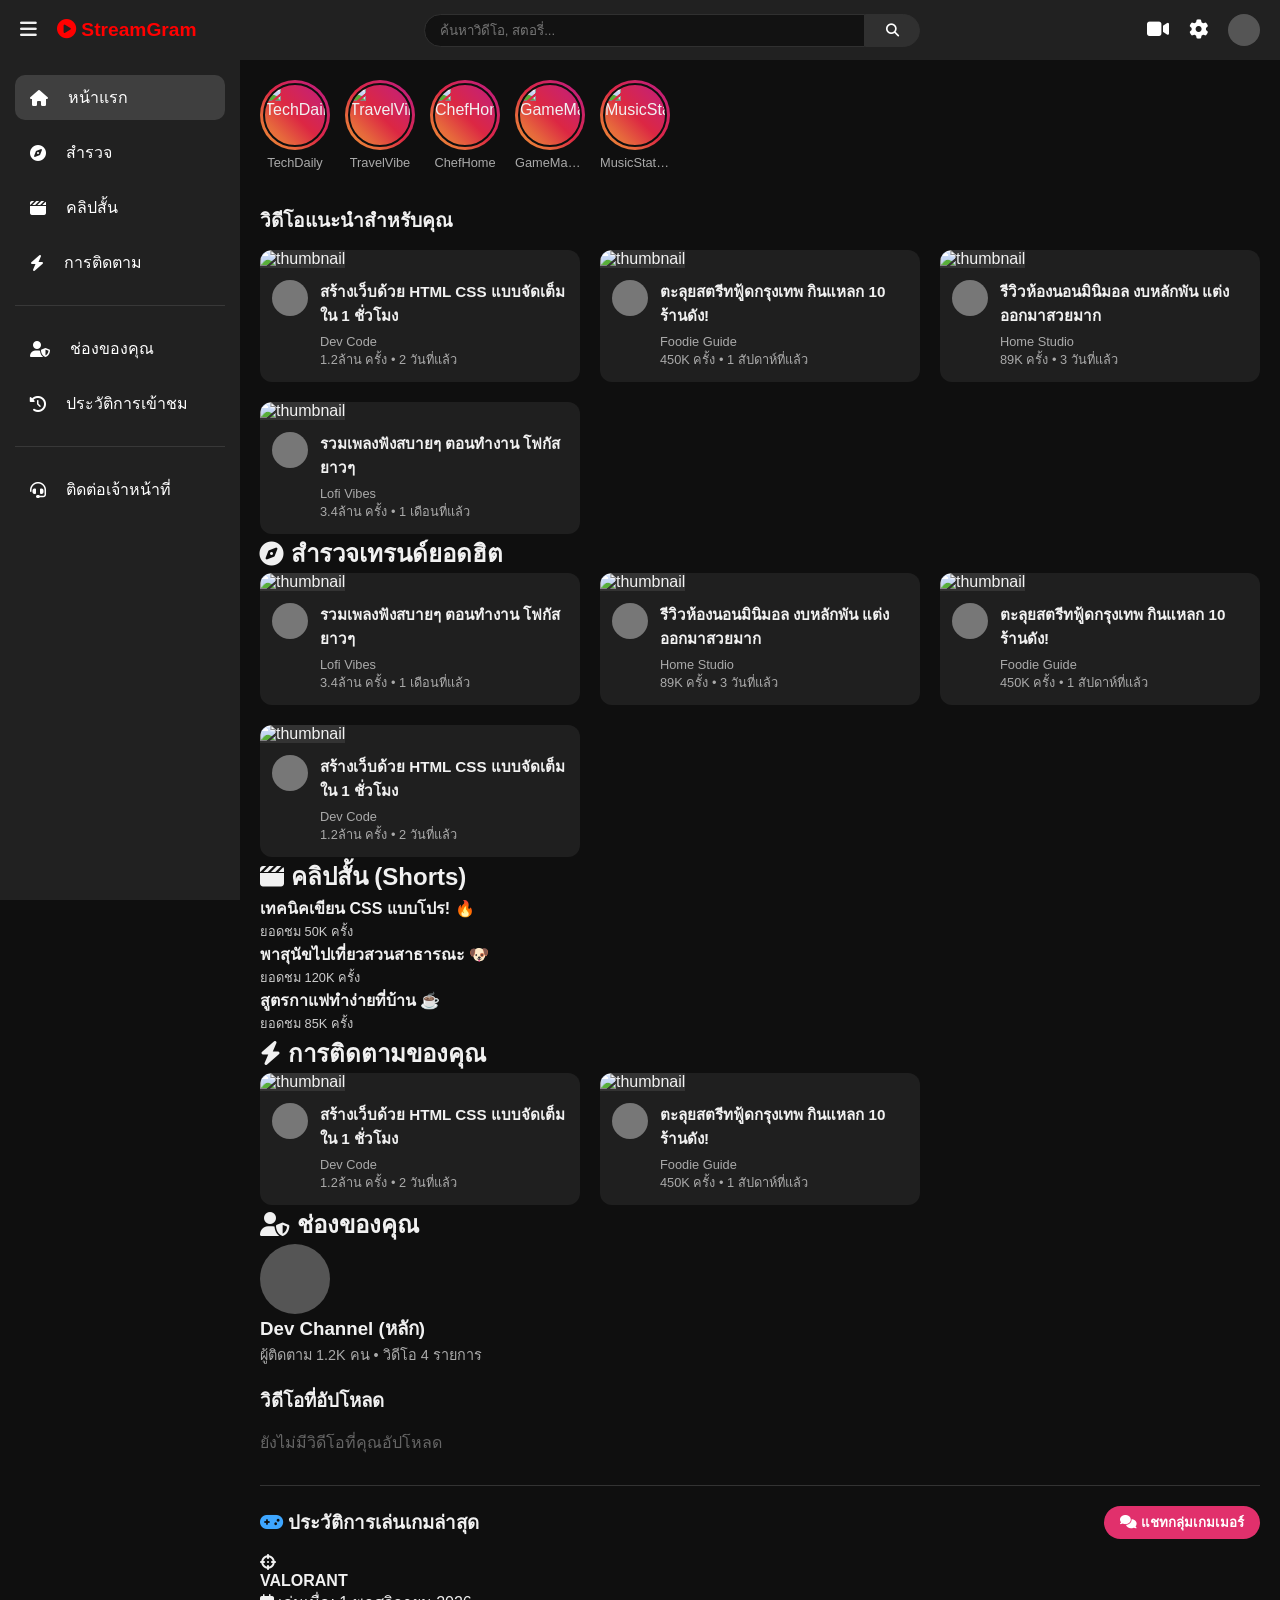
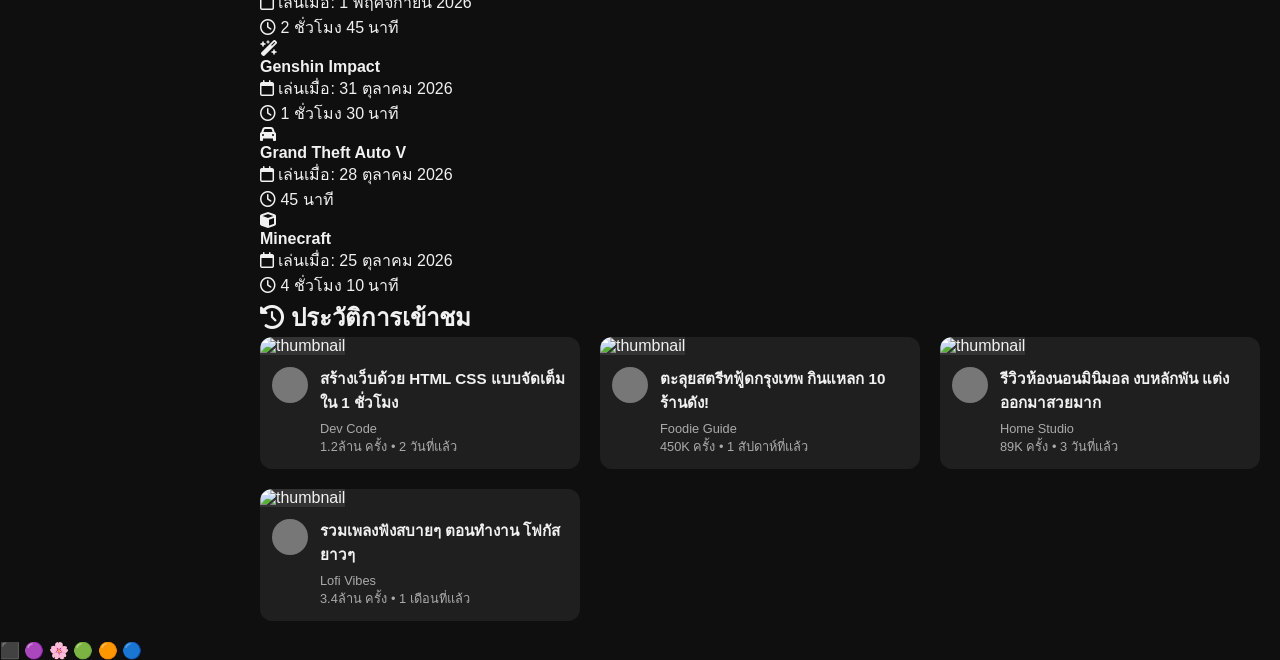
==== index.html @ 220d76b4 "Rename inde.html to index.html" ====
<!DOCTYPE html>
<html lang="th">
<head>
    <meta charset="UTF-8">
    <meta name="viewport" content="width=device-width, initial-scale=1.0">
    <title>StreamGram - โซเชียลวิดีโอและสตอรี่</title>
    <link rel="stylesheet" href="style.css">
    <link rel="stylesheet" href="https://cdnjs.cloudflare.com/ajax/libs/font-awesome/6.4.0/css/all.min.css">
</head>
<body>

    <!-- Header Navigation Bar -->
    <header class="navbar">
        <div class="nav-left">
            <i class="fa-solid fa-bars menu-icon"></i>
            <h1 class="logo"><i class="fa-solid fa-play-circle"></i> StreamGram</h1>
        </div>
        <div class="nav-center">
            <input type="text" id="main-search-input" placeholder="ค้นหาวิดีโอ, สตอรี่...">
            <button class="search-btn"><i class="fa-solid fa-magnifying-glass"></i></button>
        </div>
        <div class="nav-right">
            <button class="icon-btn" id="upload-trigger" title="อัปโหลดวิดีโอ"><i class="fa-solid fa-video"></i></button>
            <button class="icon-btn" id="settings-trigger" title="ตั้งค่าระบบ"><i class="fa-solid fa-gear"></i></button>
            <div class="user-avatar" id="current-user-avatar" title="บัญชีปัจจุบัน"></div>
        </div>
    </header>

    <div class="main-container">
        <!-- Sidebar Navigation -->
        <aside class="sidebar">
            <a href="#" class="sidebar-item active" data-page="home"><i class="fa-solid fa-house"></i> หน้าแรก</a>
            <a href="#" class="sidebar-item" data-page="explore"><i class="fa-solid fa-compass"></i> สำรวจ</a>
            <a href="#" class="sidebar-item" data-page="shorts"><i class="fa-solid fa-clapperboard"></i> คลิปสั้น</a>
            <a href="#" class="sidebar-item" data-page="subscriptions"><i class="fa-solid fa-bolt"></i> การติดตาม</a>
            <hr>
            <a href="#" class="sidebar-item" data-page="channel"><i class="fa-solid fa-user-shield"></i> ช่องของคุณ</a>
            <a href="#" class="sidebar-item" data-page="history"><i class="fa-solid fa-clock-rotate-left"></i> ประวัติการเข้าชม</a>
            <hr>
            <a href="#" class="sidebar-item" id="support-trigger"><i class="fa-solid fa-headset"></i> ติดต่อเจ้าหน้าที่</a>
        </aside>

        <!-- Main Content Area -->
        <main class="content" id="main-content">
            <!-- View: หน้าแรก (Home) -->
            <div id="view-home" class="page-view active-view">
                <section class="stories-wrapper">
                    <div class="stories-container" id="stories-container"></div>
                </section>

                <section class="video-section">
                    <h2>วิดีโอแนะนำสำหรับคุณ</h2>
                    <div class="video-grid" id="video-grid"></div>
                </section>
            </div>

            <!-- View: สำรวจ (Explore) -->
            <div id="view-explore" class="page-view">
                <h2><i class="fa-solid fa-compass"></i> สำรวจเทรนด์ยอดฮิต</h2>
                <div class="video-grid" id="explore-grid"></div>
            </div>

            <!-- View: คลิปสั้น (Shorts) -->
            <div id="view-shorts" class="page-view">
                <h2><i class="fa-solid fa-clapperboard"></i> คลิปสั้น (Shorts)</h2>
                <div class="shorts-container" id="shorts-container"></div>
            </div>

            <!-- View: การติดตาม (Subscriptions) -->
            <div id="view-subscriptions" class="page-view">
                <h2><i class="fa-solid fa-bolt"></i> การติดตามของคุณ</h2>
                <div class="video-grid" id="subscriptions-grid"></div>
            </div>

            <!-- View: ช่องของคุณ (Channel) -->
            <div id="view-channel" class="page-view">
                <h2><i class="fa-solid fa-user-shield"></i> ช่องของคุณ</h2>
                <div class="channel-header-box">
                    <div class="user-avatar" style="width:70px; height:70px;"></div>
                    <div>
                        <h3 id="channel-page-name">Dev Channel</h3>
                        <p style="color:#aaa; font-size:0.9rem;">ผู้ติดตาม 1.2K คน • วิดีโอ 4 รายการ</p>
                    </div>
                </div>

                <!-- ส่วนวิดีโอที่อัปโหลด -->
                <h3 style="margin-top:20px; margin-bottom:15px;">วิดีโอที่อัปโหลด</h3>
                <div class="video-grid" id="my-videos-grid"></div>

                <!-- ส่วนประวัติการเล่นเกม & แชทกลุ่มเกมเมอร์ -->
                <div class="gaming-section-box" style="margin-top: 30px; border-top: 1px solid #333; padding-top: 20px;">
                    <div style="display: flex; justify-content: space-between; align-items: center; margin-bottom: 15px;">
                        <h3><i class="fa-solid fa-gamepad" style="color: #3ea6ff;"></i> ประวัติการเล่นเกมล่าสุด</h3>
                        <button class="primary-btn" id="gamer-chat-trigger" style="background: #e1306c; color: #fff; border-radius: 20px; padding: 6px 16px; border: none; cursor: pointer;">
                            <i class="fa-solid fa-comments"></i> แชทกลุ่มเกมเมอร์
                        </button>
                    </div>

                    <!-- รายการประวัติการเล่นเกมที่จะแสดงผลจาก JavaScript -->
                    <div class="game-activity-list" id="game-activity-list"></div>
                </div>
            </div>

            <!-- View: ประวัติการเข้าชม (History) -->
            <div id="view-history" class="page-view">
                <h2><i class="fa-solid fa-clock-rotate-left"></i> ประวัติการเข้าชม</h2>
                <div class="video-grid" id="history-grid"></div>
            </div>
        </main>
    </div>

    <!-- Upload Modal -->
    <div class="modal" id="upload-modal">
        <div class="modal-content">
            <span class="close-modal" id="close-modal">&times;</span>
            <h2>อัปโหลดวิดีโอใหม่</h2>
            <form id="upload-form">
                <div class="upload-dropzone" id="dropzone">
                    <i class="fa-solid fa-cloud-arrow-up"></i>
                    <p>ลากและวางไฟล์วิดีโอที่นี่ หรือคลิกเพื่อเลือกไฟล์</p>
                    <input type="file" id="video-file-input" accept="video/*" hidden>
                </div>
                <input type="text" id="video-title" placeholder="ชื่อวิดีโอ" required>
                <textarea id="video-desc" placeholder="คำอธิบายวิดีโอ..."></textarea>
                <button type="submit" class="primary-btn">เผยแพร่วิดีโอ</button>
            </form>
        </div>
    </div>

    <!-- Settings & Shared Code Modal -->
    <div class="modal" id="settings-modal">
        <div class="modal-content settings-box">
            <span class="close-modal" id="close-settings">&times;</span>
            <h2><i class="fa-solid fa-gear"></i> การตั้งค่า & จัดการบัญชี</h2>
            
            <div class="settings-section">
                <h3>👤 บัญชีปัจจุบัน</h3>
                <div class="current-account-card">
                    <div class="mini-avatar" id="settings-avatar"></div>
                    <div>
                        <strong id="settings-username">User_1</strong>
                        <p style="font-size: 0.8rem; color: #aaa;">สถานะ: ออนไลน์</p>
                    </div>
                </div>
            </div>

            <div class="settings-section">
                <h3>🔄 สลับบัญชี / เพิ่มบัญชีใหม่</h3>
                <div id="accounts-list" class="accounts-list"></div>
                <div class="add-account-group">
                    <input type="text" id="new-account-name" placeholder="ชื่อบัญชีใหม่...">
                    <button type="button" class="primary-btn" id="add-account-btn">เพิ่มบัญชี</button>
                </div>
            </div>

            <div class="settings-section">
                <h3>🎟️ ระบบใส่โค้ดเดียวกัน (Shared Code)</h3>
                <p style="font-size: 0.85rem; color: #aaa; margin-bottom: 8px;">ใส่โค้ดลับหรือโค้ดกิจกรรมร่วมกันได้ทุกบัญชี</p>
                <div class="code-input-group">
                    <input type="text" id="shared-code-input" placeholder="กรอกโค้ด เช่น STREAM2026">
                    <button type="button" class="primary-btn" id="submit-code-btn">ใช้โค้ด</button>
                </div>
                <p id="code-feedback" class="code-feedback"></p>
            </div>
        </div>
    </div>

    <!-- Support Contact Modal -->
    <div class="modal" id="support-modal">
        <div class="modal-content support-box">
            <span class="close-modal" id="close-support">&times;</span>
            <h2><i class="fa-solid fa-headset" style="color: #3ea6ff;"></i> ศูนย์ช่วยเหลือ & ติดต่อเจ้าหน้าที่</h2>
            <p style="font-size: 0.85rem; color: #aaa; margin-bottom: 15px;">
                ส่งข้อความหาทีมงานได้ทุกบัญชี ระบบจะบันทึกคำขอของคุณไว้ในระบบกลาง
            </p>

            <form id="support-form">
                <div class="form-group" style="margin-bottom: 12px;">
                    <label style="font-size: 0.85rem; display:block; margin-bottom:5px;">บัญชีผู้ติดต่อ</label>
                    <input type="text" id="support-user-display" readonly style="width:100%; padding:8px; background:#181818; border:1px solid #333; color:#888; border-radius:6px;">
                </div>
                <div class="form-group" style="margin-bottom: 12px;">
                    <label style="font-size: 0.85rem; display:block; margin-bottom:5px;">หัวข้อที่ต้องการความช่วยเหลือ</label>
                    <select id="support-topic" style="width: 100%; padding: 10px; background: #121212; border: 1px solid #444; border-radius: 6px; color: #fff; outline: none;">
                        <option value="general">ปัญหาการใช้งานทั่วไป</option>
                        <option value="account">ปัญหาเกี่ยวกับบัญชี / สลับบัญชี</option>
                        <option value="code">ปัญหาการใช้โค้ด (Shared Code)</option>
                        <option value="video">ปัญหาการอัปโหลดวิดีโอ</option>
                    </select>
                </div>
                <div class="form-group" style="margin-bottom: 15px;">
                    <label style="font-size: 0.85rem; display:block; margin-bottom:5px;">รายละเอียดข้อความ</label>
                    <textarea id="support-message" rows="4" placeholder="อธิบายปัญหาหรือสิ่งที่ต้องการสอบถาม..." required style="width: 100%; padding: 10px; background: #121212; border: 1px solid #444; border-radius: 6px; color: #fff; outline: none;"></textarea>
                </div>
                <button type="submit" class="primary-btn" style="width: 100%;">ส่งข้อความถึงเจ้าหน้าที่</button>
            </form>

            <div class="support-history" style="margin-top: 20px; border-top: 1px solid #333; padding-top: 15px;">
                <h3 style="font-size: 0.95rem; margin-bottom: 10px;">ประวัติการติดต่อของระบบ</h3>
                <div id="tickets-list" style="max-height: 120px; overflow-y: auto; font-size: 0.8rem; color: #ccc;"></div>
            </div>
        </div>
    </div>

    <!-- Story Viewer Modal -->
    <div class="story-viewer" id="story-viewer">
        <span class="close-story" id="close-story">&times;</span>
        <div class="story-box">
            <div class="story-progress-bar"><div id="progress"></div></div>
            <div class="story-user-info">
                <div id="story-avatar" class="mini-avatar"></div>
                <span id="story-username">Username</span>
            </div>
            <div class="story-content-display" id="story-display"></div>
        </div>
    </div>

    <!-- Chat Modal (Instagram DM & Notes Style) -->
    <div class="modal" id="chat-modal">
        <div class="modal-content ig-dm-box">
            <span class="close-modal" id="close-chat">&times;</span>
            
            <!-- Header -->
            <div class="ig-dm-header">
                <h2><i class="fa-solid fa-paper-plane" style="color: #e1306c;"></i> ข้อความแชท (Direct Messages)</h2>
            </div>

            <!-- Search Bar -->
            <div class="ig-dm-search">
                <i class="fa-solid fa-magnifying-glass"></i>
                <input type="text" id="dm-search-input" placeholder="ค้นหาเพื่อน หรือข้อความ...">
            </div>

            <!-- Instagram Notes Section -->
            <div class="ig-notes-section">
                <div class="ig-notes-container" id="ig-notes-container"></div>
            </div>

            <!-- Messages Header -->
            <div class="ig-messages-title">
                <span>ข้อความ</span>
                <span class="requests-link">คำขอ (1)</span>
            </div>

            <!-- Messages List -->
            <div class="ig-chat-list" id="ig-chat-list"></div>

            <!-- Active Conversation Window -->
            <div class="ig-active-chat" id="ig-active-chat" style="display: none;">
                <div class="ig-active-header">
                    <button id="back-to-list" class="icon-btn"><i class="fa-solid fa-chevron-left"></i></button>
                    <div class="mini-avatar" id="active-user-avatar"></div>
                    <strong id="active-user-name">User</strong>
                </div>
                
                <div class="chat-messages" id="chat-messages">
                    <div class="chat-message bot">
                        <strong>ระบบ:</strong> เริ่มต้นการพูดคุย!
                    </div>
                </div>

                <form id="chat-form" class="chat-input-area">
                    <input type="text" id="chat-input" placeholder="ส่งข้อความ..." required autocomplete="off">
                    <button type="submit" class="primary-btn"><i class="fa-solid fa-paper-plane"></i></button>
                </form>
            </div>
        </div>
    </div>

    <!-- Note Viewer Modal -->
    <div class="modal" id="note-viewer-modal">
        <div class="modal-content note-viewer-box">
            <span class="close-modal" id="close-note-viewer">&times;</span>
            
            <div class="note-viewer-content">
                <div class="note-big-bubble" id="note-view-text">
                    Hanging with friends!
                </div>
                <div class="note-avatar-wrapper">
                    <img src="" id="note-view-avatar" class="note-big-avatar" alt="User Avatar">
                </div>
                <h3 id="note-view-username" style="margin-top: 12px; font-size: 1.1rem;">Username</h3>
                <p style="color: #888; font-size: 0.8rem; margin-top: 4px;">Shared with followers you follow back</p>

                <form id="note-reply-form" style="margin-top: 20px; width: 100%; display: flex; gap: 8px;">
                    <input type="text" id="note-reply-input" placeholder="ส่งข้อความตอบกลับ..." style="flex: 1; padding: 10px 14px; background: #121212; border: 1px solid #444; border-radius: 20px; color: #fff; outline: none;">
                    <button type="submit" class="primary-btn" style="border-radius: 20px; padding: 0 16px;">ส่ง</button>
                </form>
            </div>
        </div>
    </div>

    <!-- Chat Theme Selector Modal -->
    <div class="modal" id="chat-theme-modal">
        <div class="modal-content theme-box">
            <span class="close-modal" id="close-theme-modal">&times;</span>
            <h2><i class="fa-solid fa-palette" style="color: #3ea6ff;"></i> เลือกธีมสีแชท</h2>
            <p style="font-size: 0.85rem; color: #aaa; margin-bottom: 15px;">เลือกโทนสีที่คุณต้องการใช้งานสำหรับห้องแชทนี้</p>
            
            <div class="theme-options-grid">
                <div class="theme-card" onclick="changeChatTheme('default')">
                    <div class="theme-preview" style="background: #121212; border: 1px solid #333;">
                        <span style="background: #3ea6ff;"></span>
                    </div>
                    <span>มืดคลาสสิก (ดั้งเดิม)</span>
                </div>
                <div class="theme-card" onclick="changeChatTheme('instagram')">
                    <div class="theme-preview" style="background: linear-gradient(135deg, #405de6, #833ab4, #c13584);">
                        <span style="background: #fd1d1d;"></span>
                    </div>
                    <span>อินสตาแกรม กราเดียนต์</span>
                </div>
                <div class="theme-card" onclick="changeChatTheme('cyberpunk')">
                    <div class="theme-preview" style="background: #0f172a;">
                        <span style="background: #ec4899;"></span>
                    </div>
                    <span>ไซเบอร์พังก์ พิงค์</span>
                </div>
                <div class="theme-card" onclick="changeChatTheme('emerald')">
                    <div class="theme-preview" style="background: #064e3b;">
                        <span style="background: #10b981;"></span>
                    </div>
                    <span>เอเมอรัลด์ กรีน</span>
                </div>
                <div class="theme-card" onclick="changeChatTheme('sunset')">
                    <div class="theme-preview" style="background: #451a03;">
                        <span style="background: #f97316;"></span>
                    </div>
                    <span>ซันเซ็ต ออเรนจ์</span>
                </div>
            </div>
        </div>
    </div>

    <!-- Video Player Modal (หน้าต่างเล่นวิดีโอ & คลิปสั้น) -->
    <div class="modal" id="video-player-modal">
        <div class="modal-content video-player-box" style="max-width: 800px; padding: 20px; background: #0f0f0f; border-radius: 12px; position: relative;">
            <span class="close-modal" id="close-video-player" style="position: absolute; right: 15px; top: 10px; font-size: 28px; cursor: pointer; color: #fff;">&times;</span>
            
            <!-- ตัวเล่นวิดีโอ -->
            <div class="video-container" style="width: 100%; height: 450px; background: #000; border-radius: 8px; display: flex; align-items: center; justify-content: center; overflow: hidden; margin-top: 20px;">
                <video id="main-video-player" controls autoplay style="width: 100%; height: 100%; object-fit: contain;">
                    <source id="video-source" src="" type="video/mp4">
                    เบราว์เซอร์ของคุณไม่รองรับการเล่นวิดีโอ
                </video>
            </div>

            <!-- รายละเอียดวิดีโอ -->
            <div class="video-play-details" style="margin-top: 15px;">
                <h2 id="player-video-title" style="font-size: 1.2rem; color: #fff;">ชื่อวิดีโอ</h2>
                <div style="display: flex; justify-content: space-between; align-items: center; margin-top: 8px; color: #aaa; font-size: 0.9rem;">
                    <span id="player-video-channel">ชื่อช่อง</span>
                    <span id="player-video-views">ยอดชม</span>
                </div>
            </div>
        </div>
    </div>

    <!-- Script File -->
    <script src="script.js"></script>
</body>
</html>
---- style.css ----
* {
    margin: 0;
    padding: 0;
    box-sizing: border-box;
    font-family: 'Segoe UI', Tahoma, Geneva, Verdana, sans-serif;
}

body {
    background-color: #0f0f0f;
    color: #f1f1f1;
}

/* Navbar */
.navbar {
    position: fixed;
    top: 0;
    left: 0;
    width: 100%;
    height: 60px;
    background-color: #212121;
    display: flex;
    justify-content: space-between;
    align-items: center;
    padding: 0 20px;
    z-index: 100;
}

.nav-left, .nav-right {
    display: flex;
    align-items: center;
    gap: 20px;
}

.logo {
    font-size: 1.2rem;
    color: #ff0000;
    cursor: pointer;
}

.menu-icon {
    font-size: 1.2rem;
    cursor: pointer;
}

.nav-center {
    display: flex;
    width: 40%;
    max-width: 600px;
}

.nav-center input {
    width: 100%;
    padding: 8px 15px;
    background: #121212;
    border: 1px solid #303030;
    border-radius: 20px 0 0 20px;
    color: #fff;
    outline: none;
}

.search-btn {
    padding: 0 20px;
    background: #303030;
    border: 1px solid #303030;
    border-radius: 0 20px 20px 0;
    color: #fff;
    cursor: pointer;
}

.icon-btn {
    background: none;
    border: none;
    color: #fff;
    font-size: 1.2rem;
    cursor: pointer;
}

.user-avatar {
    width: 32px;
    height: 32px;
    background: #555;
    border-radius: 50%;
    cursor: pointer;
}

/* Layout */
.main-container {
    display: flex;
    margin-top: 60px;
}

.sidebar {
    width: 240px;
    height: calc(100vh - 60px);
    position: fixed;
    background-color: #212121;
    padding: 15px;
    display: flex;
    flex-direction: column;
    gap: 10px;
}

.sidebar-item {
    display: flex;
    align-items: center;
    gap: 20px;
    padding: 10px 15px;
    color: #fff;
    text-decoration: none;
    border-radius: 10px;
    transition: 0.2s;
}

.sidebar-item:hover, .sidebar-item.active {
    background-color: #3f3f3f;
}

.sidebar hr {
    border: 0;
    border-top: 1px solid #383838;
    margin: 10px 0;
}

.content {
    margin-left: 240px;
    padding: 20px;
    width: calc(100% - 240px);
}

/* Stories Bar (Instagram Style) */
.stories-wrapper {
    overflow-x: auto;
    padding-bottom: 15px;
    margin-bottom: 20px;
    scrollbar-width: none; /* ซ่อน scrollbar ใน Firefox */
}
.stories-wrapper::-webkit-scrollbar {
    display: none; /* ซ่อน scrollbar ใน Chrome/Safari */
}

.stories-container {
    display: flex;
    gap: 15px;
}

.story-card {
    display: flex;
    flex-direction: column;
    align-items: center;
    cursor: pointer;
    flex-shrink: 0;
}

.story-ring {
    width: 70px;
    height: 70px;
    border-radius: 50%;
    background: linear-gradient(45deg, #f09433, #e6683c, #dc2743, #cc2366, #bc1888);
    display: flex;
    align-items: center;
    justify-content: center;
    padding: 3px;
}

.story-thumb {
    width: 100%;
    height: 100%;
    border-radius: 50%;
    object-fit: cover;
    border: 2px solid #0f0f0f;
}

.story-card span {
    font-size: 0.8rem;
    margin-top: 5px;
    color: #aaa;
    max-width: 70px;
    overflow: hidden;
    text-overflow: ellipsis;
    white-space: nowrap;
}

/* Video Grid (YouTube Style) */
.video-section h2 {
    margin-bottom: 15px;
    font-size: 1.2rem;
}

.video-grid {
    display: grid;
    grid-template-columns: repeat(auto-fill, minmax(280px, 1fr));
    gap: 20px;
}

.video-card {
    background: #1f1f1f;
    border-radius: 12px;
    overflow: hidden;
    cursor: pointer;
    transition: transform 0.2s;
}

.video-card:hover {
    transform: scale(1.02);
}

.video-thumbnail {
    width: 100%;
    aspect-ratio: 16/9;
    background: #333;
    object-fit: cover;
}

.video-info-container {
    padding: 12px;
    display: flex;
    gap: 12px;
}

.channel-icon {
    width: 36px;
    height: 36px;
    border-radius: 50%;
    background: #777;
    flex-shrink: 0;
}

.video-details h3 {
    font-size: 0.95rem;
    margin-bottom: 6px;
    display: -webkit-box;
    -webkit-line-clamp: 2;
    -webkit-box-orient: vertical;
    overflow: hidden;
}

.video-details p {
    font-size: 0.8rem;
    color: #aaa;
}

/* Modal General */
.modal {
    display: none;
    position: fixed;
    top: 0; left: 0; width: 100%; height: 100%;
    background: rgba(0,0,0,0.7);
    justify-content: center;
    align-items: center;
    z-index: 1000;
}

.modal-content {
    background: #212121;
    padding: 30px;
    border-radius: 12px;
    width: 500px;
    max-width: 90%;
    position: relative;
}

.close-modal {
    position: absolute;
    top: 15px; right: 20px;
    font-size: 1.5rem;
    cursor: pointer;
}

#upload-form {
    display: flex;
    flex-direction: column;
    gap: 15px;
    margin-top: 15px;
}

.upload-dropzone {
    border: 2px dashed #555;
    padding: 30px;
    text-align: center;
    border-radius: 8px;
    cursor: pointer;
}

.upload-dropzone i {
    font-size: 2.5rem;
    color: #aaa;
    margin-bottom: 10px;
}

#upload-form input[type="text"], #upload-form textarea {
    padding: 10px;
    background: #121212;
    border: 1px solid #444;
    border-radius: 6px;
    color: #fff;
    outline: none;
}

.primary-btn {
    padding: 10px;
    background: #3ea6ff;
    color: #000;
    font-weight: bold;
    border: none;
    border-radius: 6px;
    cursor: pointer;
}

/* Story Viewer Modal */
.story-viewer {
    display: none;
    position: fixed;
    top: 0; left: 0; width: 100%; height: 100%;
    background: rgba(0,0,0,0.9);
    justify-content: center;
    align-items: center;
    z-index: 2000;
}

.story-box {
    width: 380px;
    height: 650px;
    background: #111;
    border-radius: 12px;
    position: relative;
    overflow: hidden;
    display: flex;
    justify-content: center;
    align-items: center;
}

.story-progress-bar {
    position: absolute;
    top: 10px; left: 10px; right: 10px;
    height: 3px;
    background: rgba(255,255,255,0.3);
    border-radius: 2px;
    z-index: 10;
}

#progress {
    width: 0%;
    height: 100%;
    background: #fff;
    transition: width linear;
}

.story-user-info {
    position: absolute;
    top: 25px; left: 15px;
    display: flex;
    align-items: center;
    gap: 10px;
    z-index: 10;
}

.mini-avatar {
    width: 30px; height: 30px; border-radius: 50%; background: #666;
}

.story-content-display {
    width: 100%; height: 100%;
    display: flex;
    align-items: center;
    justify-content: center;
    color: #fff;
    font-size: 1.2rem;
    text-align: center;
    padding: 20px;
}

.close-story {
    position: absolute;
    top: 20px; right: 25px;
    color: #fff; font-size: 2rem; cursor: pointer;
    z-index: 3000;
}
/* Settings Modal Styles */
.settings-box {
    width: 450px;
    max-height: 85vh;
    overflow-y: auto;
}

.settings-section {
    margin-top: 20px;
    padding-top: 15px;
    border-top: 1px solid #333;
}

.settings-section h3 {
    font-size: 1rem;
    margin-bottom: 10px;
    color: #3ea6ff;
}

.current-account-card {
    display: flex;
    align-items: center;
    gap: 12px;
    background: #1a1a1a;
    padding: 10px 15px;
    border-radius: 8px;
}

.accounts-list {
    display: flex;
    flex-direction: column;
    gap: 8px;
    margin-bottom: 12px;
    max-height: 150px;
    overflow-y: auto;
}

.account-item {
    display: flex;
    justify-content: space-between;
    align-items: center;
    background: #181818;
    padding: 8px 12px;
    border-radius: 6px;
    border: 1px solid #333;
}

.account-item.active-account {
    border-color: #3ea6ff;
    background: #1e293b;
}

.switch-btn {
    background: #3ea6ff;
    color: #000;
    border: none;
    padding: 4px 10px;
    border-radius: 4px;
    cursor: pointer;
    font-weight: bold;
    font-size: 0.8rem;
}

.add-account-group, .code-input-group {
    display: flex;
    gap: 10px;
}

.add-account-group input, .code-input-group input {
    flex: 1;
    padding: 8px 12px;
    background: #121212;
    border: 1px solid #444;
    border-radius: 6px;
    color: #fff;
    outline: none;
}

.code-feedback {
    font-size: 0.85rem;
    margin-top: 6px;
}
/* Follow & Follow Back Button Styles */
.follow-action-container {
    display: flex;
    align-items: center;
    gap: 10px;
    margin-top: 6px;
}

.follow-btn {
    background-color: #f1f1f1;
    color: #0f0f0f;
    border: none;
    padding: 6px 14px;
    border-radius: 18px;
    font-weight: bold;
    font-size: 0.8rem;
    cursor: pointer;
    transition: 0.2s;
}

.follow-btn:hover {
    background-color: #d1d1d1;
}

/* เมื่อกดติดตามแล้ว (Following) */
.follow-btn.following {
    background-color: #272727;
    color: #f1f1f1;
    border: 1px solid #3f3f3f;
}

/* ป้ายสถานะติดตามกลับ (Follow Back Badge) */
.follow-back-badge {
    background-color: #22c55e;
    color: #fff;
    font-size: 0.7rem;
    padding: 2px 6px;
    border-radius: 4px;
    font-weight: bold;
    display: inline-block;
}
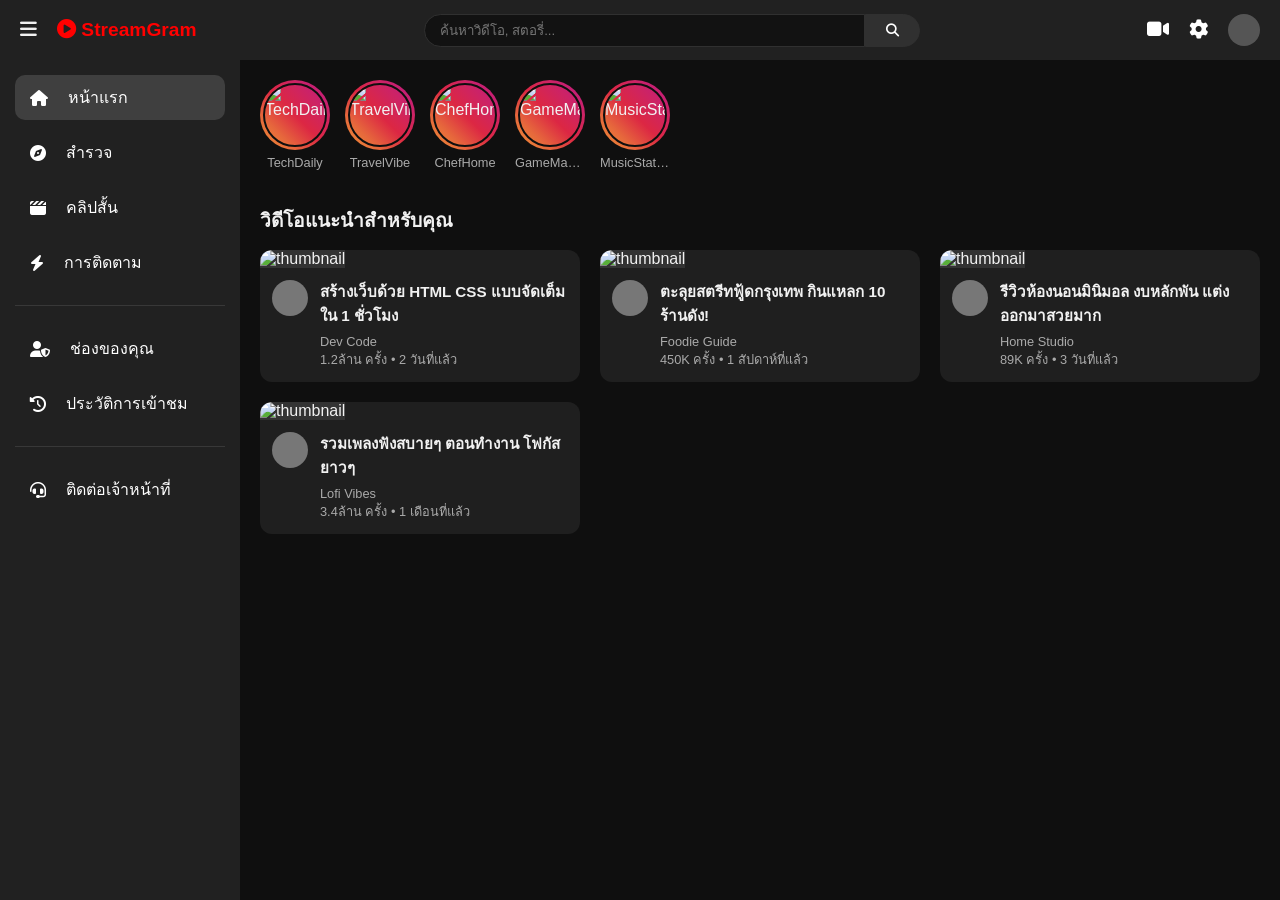
==== commit bbd1b552: "Update index.html" ====
--- a/index.html
+++ b/index.html
@@ -22,7 +22,7 @@
         <div class="nav-right">
             <button class="icon-btn" id="upload-trigger" title="อัปโหลดวิดีโอ"><i class="fa-solid fa-video"></i></button>
             <button class="icon-btn" id="settings-trigger" title="ตั้งค่าระบบ"><i class="fa-solid fa-gear"></i></button>
-            <div class="user-avatar" id="current-user-avatar" title="บัญชีปัจจุบัน"></div>
+            <div class="user-avatar" id="current-user-avatar" title="จัดการโปรไฟล์ & บัญชี"></div>
         </div>
     </header>
 
@@ -96,7 +96,6 @@
                         </button>
                     </div>
 
-                    <!-- รายการประวัติการเล่นเกมที่จะแสดงผลจาก JavaScript -->
                     <div class="game-activity-list" id="game-activity-list"></div>
                 </div>
             </div>
@@ -127,12 +126,50 @@
         </div>
     </div>
 
-    <!-- Settings & Shared Code Modal -->
-    <div class="modal" id="settings-modal">
+    <!-- Profile Management Modal -->
+    <div class="modal" id="profile-modal">
         <div class="modal-content settings-box">
-            <span class="close-modal" id="close-settings">&times;</span>
-            <h2><i class="fa-solid fa-gear"></i> การตั้งค่า & จัดการบัญชี</h2>
-            
+            <span class="close-modal" id="close-profile">&times;</span>
+            <h2><i class="fa-solid fa-user-gear" style="color: #3ea6ff;"></i> จัดการโปรไฟล์ & บัญชีผู้ใช้</h2>
+            
+            <div class="settings-section">
+                <h3>✏️ แก้ไขโปรไฟล์บัญชีปัจจุบัน</h3>
+                <form id="edit-profile-form" style="display: flex; flex-direction: column; gap: 12px; margin-top: 10px;">
+                    <div style="display: flex; align-items: center; gap: 15px;">
+                        <div class="mini-avatar" id="edit-avatar-preview" style="width: 65px; height: 65px; border-radius: 50%; background-size: cover; background-position: center; border: 2px solid #3ea6ff;"></div>
+                        <div style="flex: 1;">
+                            <label style="font-size: 0.8rem; color: #aaa; display: block; margin-bottom: 5px;">เปลี่ยนรูปโปรไฟล์</label>
+                            <input type="file" id="profile-upload-input" accept="image/*" style="display: none;">
+                            <button type="button" class="primary-btn" id="trigger-avatar-upload" style="font-size: 0.8rem; padding: 6px 12px; background: #333; color: #fff; border: 1px solid #555;">
+                                <i class="fa-solid fa-image"></i> เลือกรูปจากเครื่อง
+                            </button>
+                        </div>
+                    </div>
+
+                    <div style="margin-top: 5px;">
+                        <label style="font-size: 0.8rem; color: #aaa; display: block; margin-bottom: 5px;">หรือเลือกจากรูปตัวอย่าง</label>
+                        <div class="preset-avatars" style="display: flex; gap: 8px;">
+                            <img src="https://picsum.photos/seed/user1/100" class="preset-avatar-option" style="width: 35px; height: 35px; border-radius: 50%; cursor: pointer; border: 1px solid #444;" onclick="selectPresetAvatar(this.src)">
+                            <img src="https://picsum.photos/seed/user2/100" class="preset-avatar-option" style="width: 35px; height: 35px; border-radius: 50%; cursor: pointer; border: 1px solid #444;" onclick="selectPresetAvatar(this.src)">
+                            <img src="https://picsum.photos/seed/user3/100" class="preset-avatar-option" style="width: 35px; height: 35px; border-radius: 50%; cursor: pointer; border: 1px solid #444;" onclick="selectPresetAvatar(this.src)">
+                            <img src="https://picsum.photos/seed/user4/100" class="preset-avatar-option" style="width: 35px; height: 35px; border-radius: 50%; cursor: pointer; border: 1px solid #444;" onclick="selectPresetAvatar(this.src)">
+                        </div>
+                    </div>
+
+                    <div>
+                        <label style="font-size: 0.85rem; display: block; margin-bottom: 4px;">ชื่อโปรไฟล์ / ชื่อช่อง</label>
+                        <input type="text" id="edit-profile-name" placeholder="ชื่อผู้ใช้..." required style="width: 100%; padding: 8px; background: #121212; border: 1px solid #444; border-radius: 6px; color: #fff; outline: none;">
+                    </div>
+
+                    <div>
+                        <label style="font-size: 0.85rem; display: block; margin-bottom: 4px;">คำอธิบายช่อง (Bio)</label>
+                        <textarea id="edit-profile-bio" rows="2" placeholder="เขียนอธิบายเกี่ยวกับตัวคุณ..." style="width: 100%; padding: 8px; background: #121212; border: 1px solid #444; border-radius: 6px; color: #fff; outline: none;"></textarea>
+                    </div>
+
+                    <button type="submit" class="primary-btn" style="margin-top: 5px;">บันทึกการเปลี่ยนแปลงโปรไฟล์</button>
+                </form>
+            </div>
+
             <div class="settings-section">
                 <h3>👤 บัญชีปัจจุบัน</h3>
                 <div class="current-account-card">
@@ -152,7 +189,15 @@
                     <button type="button" class="primary-btn" id="add-account-btn">เพิ่มบัญชี</button>
                 </div>
             </div>
-
+        </div>
+    </div>
+
+    <!-- Settings Modal -->
+    <div class="modal" id="settings-modal">
+        <div class="modal-content settings-box">
+            <span class="close-modal" id="close-settings">&times;</span>
+            <h2><i class="fa-solid fa-gear"></i> การตั้งค่าระบบ</h2>
+            
             <div class="settings-section">
                 <h3>🎟️ ระบบใส่โค้ดเดียวกัน (Shared Code)</h3>
                 <p style="font-size: 0.85rem; color: #aaa; margin-bottom: 8px;">ใส่โค้ดลับหรือโค้ดกิจกรรมร่วมกันได้ทุกบัญชี</p>
@@ -161,6 +206,14 @@
                     <button type="button" class="primary-btn" id="submit-code-btn">ใช้โค้ด</button>
                 </div>
                 <p id="code-feedback" class="code-feedback"></p>
+            </div>
+
+            <div class="settings-section">
+                <h3><i class="fa-solid fa-headset" style="color: #3ea6ff;"></i> ติดต่อเจ้าหน้าที่ & ศูนย์ช่วยเหลือ</h3>
+                <p style="font-size: 0.85rem; color: #aaa; margin-bottom: 12px;">หากพบปัญหาการใช้งาน สามารถส่งข้อความหาทีมงานระบบได้ทันที</p>
+                <button type="button" class="primary-btn" id="open-support-from-settings" style="width: 100%;">
+                    <i class="fa-solid fa-envelope"></i> ส่งข้อความแจ้งเจ้าหน้าที่
+                </button>
             </div>
         </div>
     </div>
@@ -220,44 +273,37 @@
         <div class="modal-content ig-dm-box">
             <span class="close-modal" id="close-chat">&times;</span>
             
-            <!-- Header -->
             <div class="ig-dm-header">
                 <h2><i class="fa-solid fa-paper-plane" style="color: #e1306c;"></i> ข้อความแชท (Direct Messages)</h2>
             </div>
 
-            <!-- Search Bar -->
             <div class="ig-dm-search">
                 <i class="fa-solid fa-magnifying-glass"></i>
                 <input type="text" id="dm-search-input" placeholder="ค้นหาเพื่อน หรือข้อความ...">
             </div>
 
-            <!-- Instagram Notes Section -->
             <div class="ig-notes-section">
                 <div class="ig-notes-container" id="ig-notes-container"></div>
             </div>
 
-            <!-- Messages Header -->
             <div class="ig-messages-title">
                 <span>ข้อความ</span>
                 <span class="requests-link">คำขอ (1)</span>
             </div>
 
-            <!-- Messages List -->
             <div class="ig-chat-list" id="ig-chat-list"></div>
 
-            <!-- Active Conversation Window -->
             <div class="ig-active-chat" id="ig-active-chat" style="display: none;">
                 <div class="ig-active-header">
                     <button id="back-to-list" class="icon-btn"><i class="fa-solid fa-chevron-left"></i></button>
                     <div class="mini-avatar" id="active-user-avatar"></div>
                     <strong id="active-user-name">User</strong>
+                    <button id="clear-chat-btn" class="icon-btn" style="margin-left: auto; font-size: 0.9rem; color: #ff4e45;" title="ล้างประวัติแชทคนนี้">
+                        <i class="fa-solid fa-trash"></i>
+                    </button>
                 </div>
                 
-                <div class="chat-messages" id="chat-messages">
-                    <div class="chat-message bot">
-                        <strong>ระบบ:</strong> เริ่มต้นการพูดคุย!
-                    </div>
-                </div>
+                <div class="chat-messages" id="chat-messages"></div>
 
                 <form id="chat-form" class="chat-input-area">
                     <input type="text" id="chat-input" placeholder="ส่งข้อความ..." required autocomplete="off">
@@ -304,6 +350,12 @@
                     </div>
                     <span>มืดคลาสสิก (ดั้งเดิม)</span>
                 </div>
+                <div class="theme-card" onclick="changeChatTheme('rainbow')">
+                    <div class="theme-preview" style="background: linear-gradient(135deg, #ff0000, #ff7f00, #ffff00, #00ff00, #0000ff, #8b00ff);">
+                        <span style="background: #ffffff;"></span>
+                    </div>
+                    <span>สายรุ้ง (Rainbow 🌈)</span>
+                </div>
                 <div class="theme-card" onclick="changeChatTheme('instagram')">
                     <div class="theme-preview" style="background: linear-gradient(135deg, #405de6, #833ab4, #c13584);">
                         <span style="background: #fd1d1d;"></span>
@@ -332,25 +384,47 @@
         </div>
     </div>
 
-    <!-- Video Player Modal (หน้าต่างเล่นวิดีโอ & คลิปสั้น) -->
+    <!-- Video Player Modal -->
     <div class="modal" id="video-player-modal">
-        <div class="modal-content video-player-box" style="max-width: 800px; padding: 20px; background: #0f0f0f; border-radius: 12px; position: relative;">
-            <span class="close-modal" id="close-video-player" style="position: absolute; right: 15px; top: 10px; font-size: 28px; cursor: pointer; color: #fff;">&times;</span>
-            
-            <!-- ตัวเล่นวิดีโอ -->
-            <div class="video-container" style="width: 100%; height: 450px; background: #000; border-radius: 8px; display: flex; align-items: center; justify-content: center; overflow: hidden; margin-top: 20px;">
-                <video id="main-video-player" controls autoplay style="width: 100%; height: 100%; object-fit: contain;">
-                    <source id="video-source" src="" type="video/mp4">
-                    เบราว์เซอร์ของคุณไม่รองรับการเล่นวิดีโอ
-                </video>
-            </div>
-
-            <!-- รายละเอียดวิดีโอ -->
-            <div class="video-play-details" style="margin-top: 15px;">
-                <h2 id="player-video-title" style="font-size: 1.2rem; color: #fff;">ชื่อวิดีโอ</h2>
-                <div style="display: flex; justify-content: space-between; align-items: center; margin-top: 8px; color: #aaa; font-size: 0.9rem;">
-                    <span id="player-video-channel">ชื่อช่อง</span>
-                    <span id="player-video-views">ยอดชม</span>
+        <div class="modal-content video-player-box" id="video-player-box">
+            <div class="player-actions">
+                <button id="toggle-size-btn" title="ย่อหน้าจอเพื่อแชท">
+                    <i class="fa-solid fa-compress" id="size-icon"></i>
+                </button>
+                <span class="close-modal" id="close-video-player">&times;</span>
+            </div>
+            
+            <div class="player-layout">
+                <div class="video-main-section">
+                    <div class="video-container">
+                        <video id="main-video-player" controls autoplay style="width: 100%; height: 100%; object-fit: contain;">
+                            <source id="video-source" src="" type="video/mp4">
+                            เบราว์เซอร์ของคุณไม่รองรับการเล่นวิดีโอ
+                        </video>
+                    </div>
+
+                    <div class="video-play-details" style="margin-top: 15px;">
+                        <h2 id="player-video-title" style="font-size: 1.2rem; color: #fff;">ชื่อวิดีโอ</h2>
+                        <div style="display: flex; justify-content: space-between; align-items: center; margin-top: 8px; color: #aaa; font-size: 0.9rem;">
+                            <span id="player-video-channel">ชื่อช่อง</span>
+                            <span id="player-video-views">ยอดชม</span>
+                        </div>
+                    </div>
+                </div>
+
+                <div class="video-live-chat" id="video-live-chat">
+                    <div class="chat-header">
+                        <h3><i class="fa-solid fa-comments" style="color: #3ea6ff;"></i> แชทสด</h3>
+                    </div>
+                    <div class="chat-box" id="live-chat-messages">
+                        <div class="chat-item bot">
+                            <strong>ระบบ:</strong> ยินดีต้อนรับเข้าสู่แชทสด! พูดคุยระหว่างรับชมคลิปได้เลย
+                        </div>
+                    </div>
+                    <form id="live-chat-form" class="chat-input-area" style="padding: 10px; display: flex; gap: 8px;">
+                        <input type="text" id="live-chat-input" placeholder="พิมพ์ข้อความ..." required autocomplete="off" style="flex: 1; padding: 8px 12px; background: #121212; border: 1px solid #444; border-radius: 20px; color: #fff; outline: none;">
+                        <button type="submit" class="primary-btn" style="border-radius: 20px; padding: 0 14px;"><i class="fa-solid fa-paper-plane"></i></button>
+                    </form>
                 </div>
             </div>
         </div>
@@ -358,5 +432,14 @@
 
     <!-- Script File -->
     <script src="script.js"></script>
+  <div id="splash-screen">
+    <div class="splash-content">
+        <div class="splash-logo">
+            <img src="world-icon.png" alt="World Logo" id="splash-img">
+        </div>
+        <h1 class="splash-title">StreamGram</h1>
+        <div class="splash-loader"></div>
+    </div>
+</div>
 </body>
 </html>
--- a/style.css
+++ b/style.css
@@ -127,15 +127,67 @@
     width: calc(100% - 240px);
 }
 
-/* Stories Bar (Instagram Style) */
+/* Page Views Control */
+.page-view {
+    display: none;
+}
+
+.page-view.active-view {
+    display: block;
+}
+
+/* Channel Header Box */
+.channel-header-box {
+    display: flex;
+    align-items: center;
+    gap: 20px;
+    background: #1a1a1a;
+    padding: 20px;
+    border-radius: 12px;
+}
+
+/* Shorts Container */
+.shorts-container {
+    display: grid;
+    grid-template-columns: repeat(auto-fill, minmax(200px, 1fr));
+    gap: 15px;
+}
+
+.short-card {
+    height: 350px;
+    background: #1f1f1f;
+    border-radius: 12px;
+    overflow: hidden;
+    position: relative;
+    display: flex;
+    align-items: flex-end;
+    padding: 15px;
+    background-size: cover;
+    background-position: center;
+    cursor: pointer;
+}
+
+.short-card::after {
+    content: '';
+    position: absolute;
+    inset: 0;
+    background: linear-gradient(to top, rgba(0,0,0,0.8), transparent);
+}
+
+.short-info {
+    position: relative;
+    z-index: 2;
+}
+
+/* Stories Bar */
 .stories-wrapper {
     overflow-x: auto;
     padding-bottom: 15px;
     margin-bottom: 20px;
-    scrollbar-width: none; /* ซ่อน scrollbar ใน Firefox */
+    scrollbar-width: none;
 }
 .stories-wrapper::-webkit-scrollbar {
-    display: none; /* ซ่อน scrollbar ใน Chrome/Safari */
+    display: none;
 }
 
 .stories-container {
@@ -180,8 +232,8 @@
     white-space: nowrap;
 }
 
-/* Video Grid (YouTube Style) */
-.video-section h2 {
+/* Video Grid */
+.video-section h2, .page-view h2 {
     margin-bottom: 15px;
     font-size: 1.2rem;
 }
@@ -306,6 +358,102 @@
     cursor: pointer;
 }
 
+/* Settings Modal Styles */
+.settings-box, .support-box {
+    width: 450px;
+    max-height: 85vh;
+    overflow-y: auto;
+}
+
+.settings-section {
+    margin-top: 20px;
+    padding-top: 15px;
+    border-top: 1px solid #333;
+}
+
+.settings-section h3 {
+    font-size: 1rem;
+    margin-bottom: 10px;
+    color: #3ea6ff;
+}
+
+.current-account-card {
+    display: flex;
+    align-items: center;
+    gap: 12px;
+    background: #1a1a1a;
+    padding: 10px 15px;
+    border-radius: 8px;
+}
+
+.accounts-list {
+    display: flex;
+    flex-direction: column;
+    gap: 8px;
+    margin-bottom: 12px;
+    max-height: 150px;
+    overflow-y: auto;
+}
+
+.account-item {
+    display: flex;
+    justify-content: space-between;
+    align-items: center;
+    background: #181818;
+    padding: 8px 12px;
+    border-radius: 6px;
+    border: 1px solid #333;
+}
+
+.account-item.active-account {
+    border-color: #3ea6ff;
+    background: #1e293b;
+}
+
+.switch-btn {
+    background: #3ea6ff;
+    color: #000;
+    border: none;
+    padding: 4px 10px;
+    border-radius: 4px;
+    cursor: pointer;
+    font-weight: bold;
+    font-size: 0.8rem;
+}
+
+.add-account-group, .code-input-group {
+    display: flex;
+    gap: 10px;
+}
+
+.add-account-group input, .code-input-group input {
+    flex: 1;
+    padding: 8px 12px;
+    background: #121212;
+    border: 1px solid #444;
+    border-radius: 6px;
+    color: #fff;
+    outline: none;
+}
+
+.code-feedback {
+    font-size: 0.85rem;
+    margin-top: 6px;
+}
+
+.ticket-item {
+    background: #181818;
+    padding: 8px 12px;
+    border-radius: 6px;
+    margin-bottom: 8px;
+    border-left: 3px solid #3ea6ff;
+}
+
+.ticket-item p {
+    margin-top: 4px;
+    color: #aaa;
+}
+
 /* Story Viewer Modal */
 .story-viewer {
     display: none;
@@ -375,77 +523,56 @@
     color: #fff; font-size: 2rem; cursor: pointer;
     z-index: 3000;
 }
-/* Settings Modal Styles */
-.settings-box {
+
+/* Chat Modal Styles */
+.chat-box {
     width: 450px;
-    max-height: 85vh;
+    height: 550px;
+    display: flex;
+    flex-direction: column;
+}
+
+.chat-messages {
+    flex: 1;
+    background: #121212;
+    border: 1px solid #333;
+    border-radius: 8px;
+    padding: 15px;
+    margin: 15px 0;
     overflow-y: auto;
-}
-
-.settings-section {
-    margin-top: 20px;
-    padding-top: 15px;
-    border-top: 1px solid #333;
-}
-
-.settings-section h3 {
-    font-size: 1rem;
-    margin-bottom: 10px;
-    color: #3ea6ff;
-}
-
-.current-account-card {
-    display: flex;
-    align-items: center;
-    gap: 12px;
-    background: #1a1a1a;
-    padding: 10px 15px;
+    display: flex;
+    flex-direction: column;
+    gap: 10px;
+}
+
+.chat-message {
+    padding: 8px 12px;
     border-radius: 8px;
-}
-
-.accounts-list {
-    display: flex;
-    flex-direction: column;
-    gap: 8px;
-    margin-bottom: 12px;
-    max-height: 150px;
-    overflow-y: auto;
-}
-
-.account-item {
-    display: flex;
-    justify-content: space-between;
-    align-items: center;
-    background: #181818;
-    padding: 8px 12px;
-    border-radius: 6px;
-    border: 1px solid #333;
-}
-
-.account-item.active-account {
-    border-color: #3ea6ff;
-    background: #1e293b;
-}
-
-.switch-btn {
+    max-width: 80%;
+    font-size: 0.9rem;
+    line-height: 1.4;
+}
+
+.chat-message.user {
+    align-self: flex-end;
     background: #3ea6ff;
     color: #000;
-    border: none;
-    padding: 4px 10px;
-    border-radius: 4px;
-    cursor: pointer;
-    font-weight: bold;
-    font-size: 0.8rem;
-}
-
-.add-account-group, .code-input-group {
+}
+
+.chat-message.bot {
+    align-self: flex-start;
+    background: #252525;
+    color: #fff;
+}
+
+.chat-input-area {
     display: flex;
     gap: 10px;
 }
 
-.add-account-group input, .code-input-group input {
+.chat-input-area input {
     flex: 1;
-    padding: 8px 12px;
+    padding: 10px 15px;
     background: #121212;
     border: 1px solid #444;
     border-radius: 6px;
@@ -453,48 +580,456 @@
     outline: none;
 }
 
-.code-feedback {
+/* Instagram Direct Message & Notes Modal Styles */
+.ig-dm-box {
+    width: 480px;
+    height: 650px;
+    display: flex;
+    flex-direction: column;
+    padding: 20px;
+    position: relative;
+    overflow: hidden;
+}
+
+.ig-dm-header {
+    display: flex;
+    align-items: center;
+    justify-content: space-between;
+    margin-bottom: 12px;
+}
+
+.ig-dm-search {
+    display: flex;
+    align-items: center;
+    background: #121212;
+    border: 1px solid #333;
+    border-radius: 10px;
+    padding: 8px 12px;
+    gap: 10px;
+    margin-bottom: 15px;
+}
+
+.ig-dm-search input {
+    background: none;
+    border: none;
+    color: #fff;
+    outline: none;
+    width: 100%;
+}
+
+/* Notes Section Styles */
+.ig-notes-section {
+    overflow-x: auto;
+    padding-bottom: 10px;
+    margin-bottom: 15px;
+    scrollbar-width: none;
+}
+.ig-notes-section::-webkit-scrollbar { display: none; }
+
+.ig-notes-container {
+    display: flex;
+    gap: 15px;
+}
+
+.note-card {
+    display: flex;
+    flex-direction: column;
+    align-items: center;
+    cursor: pointer;
+    flex-shrink: 0;
+    position: relative;
+    width: 75px;
+}
+
+.note-bubble {
+    background: #262626;
+    color: #fff;
+    font-size: 0.75rem;
+    padding: 6px 10px;
+    border-radius: 12px;
+    text-align: center;
+    margin-bottom: 6px;
+    box-shadow: 0 4px 10px rgba(0,0,0,0.3);
+    max-width: 85px;
+    white-space: nowrap;
+    overflow: hidden;
+    text-overflow: ellipsis;
+    border: 1px solid #333;
+    position: relative;
+}
+
+.note-bubble::after {
+    content: '';
+    position: absolute;
+    bottom: -5px;
+    left: 50%;
+    transform: translateX(-50%);
+    border-width: 5px 5px 0;
+    border-style: solid;
+    border-color: #262626 transparent;
+}
+
+.note-avatar {
+    width: 56px;
+    height: 56px;
+    border-radius: 50%;
+    object-fit: cover;
+    border: 2px solid #e1306c;
+}
+
+.note-card span {
+    font-size: 0.75rem;
+    color: #aaa;
+    margin-top: 4px;
+    overflow: hidden;
+    text-overflow: ellipsis;
+    white-space: nowrap;
+}
+
+/* Chat List Styles */
+.ig-messages-title {
+    display: flex;
+    justify-content: space-between;
+    font-size: 0.9rem;
+    font-weight: bold;
+    margin-bottom: 10px;
+}
+
+.requests-link {
+    color: #3ea6ff;
+    cursor: pointer;
+}
+
+.ig-chat-list {
+    flex: 1;
+    overflow-y: auto;
+    display: flex;
+    flex-direction: column;
+    gap: 10px;
+}
+
+.chat-user-item {
+    display: flex;
+    align-items: center;
+    gap: 12px;
+    padding: 8px;
+    border-radius: 8px;
+    cursor: pointer;
+    transition: background 0.2s;
+}
+
+.chat-user-item:hover {
+    background: #1f1f1f;
+}
+
+.chat-user-avatar {
+    width: 48px;
+    height: 48px;
+    border-radius: 50%;
+    object-fit: cover;
+}
+
+.chat-user-details {
+    flex: 1;
+}
+
+.chat-user-details h4 {
+    font-size: 0.9rem;
+    font-weight: 600;
+}
+
+.chat-user-details p {
+    font-size: 0.8rem;
+    color: #aaa;
+}
+
+/* Active Chat Interface */
+.ig-active-chat {
+    position: absolute;
+    inset: 0;
+    background: #212121;
+    z-index: 20;
+    display: flex;
+    flex-direction: column;
+    padding: 20px;
+}
+
+.ig-active-header {
+    display: flex;
+    align-items: center;
+    gap: 12px;
+    padding-bottom: 12px;
+    border-bottom: 1px solid #333;
+}
+
+/* Note Viewer Modal Styles */
+.note-viewer-box {
+    width: 360px;
+    background: #1c1c1c;
+    border-radius: 16px;
+    padding: 30px 20px 20px 20px;
+}
+
+.note-viewer-content {
+    display: flex;
+    flex-direction: column;
+    align-items: center;
+    text-align: center;
+}
+
+.note-big-bubble {
+    background: #262626;
+    color: #fff;
+    font-size: 1rem;
+    padding: 12px 20px;
+    border-radius: 18px;
+    margin-bottom: 15px;
+    box-shadow: 0 6px 16px rgba(0,0,0,0.4);
+    max-width: 90%;
+    word-break: break-word;
+    border: 1px solid #3d3d3d;
+    position: relative;
+    animation: popIn 0.2s cubic-bezier(0.175, 0.885, 0.32, 1.275);
+}
+
+.note-big-bubble::after {
+    content: '';
+    position: absolute;
+    bottom: -8px;
+    left: 50%;
+    transform: translateX(-50%);
+    border-width: 8px 8px 0;
+    border-style: solid;
+    border-color: #262626 transparent;
+}
+
+.note-avatar-wrapper {
+    width: 90px;
+    height: 90px;
+    border-radius: 50%;
+    background: linear-gradient(45deg, #f09433, #e6683c, #dc2743, #cc2366, #bc1888);
+    display: flex;
+    align-items: center;
+    justify-content: center;
+    padding: 3px;
+}
+
+.note-big-avatar {
+    width: 100%;
+    height: 100%;
+    border-radius: 50%;
+    object-fit: cover;
+    border: 3px solid #1c1c1c;
+}
+
+@keyframes popIn {
+    from { opacity: 0; transform: scale(0.8); }
+    to { opacity: 1; transform: scale(1); }
+}
+
+/* Modal เลือกธีม */
+.theme-box {
+    width: 420px;
+}
+
+.theme-options-grid {
+    display: grid;
+    grid-template-columns: repeat(2, 1fr);
+    gap: 12px;
+}
+
+.theme-card {
+    background: #181818;
+    border: 1px solid #333;
+    border-radius: 10px;
+    padding: 10px;
+    cursor: pointer;
+    display: flex;
+    flex-direction: column;
+    align-items: center;
+    gap: 8px;
+    transition: transform 0.2s, border-color 0.2s;
+}
+
+.theme-card:hover {
+    transform: translateY(-3px);
+    border-color: #3ea6ff;
+}
+
+.theme-preview {
+    width: 100%;
+    height: 50px;
+    border-radius: 6px;
+    position: relative;
+    display: flex;
+    align-items: center;
+    justify-content: flex-end;
+    padding: 6px;
+}
+
+.theme-preview span {
+    width: 30px;
+    height: 18px;
+    border-radius: 10px;
+}
+
+.theme-card span {
+    font-size: 0.8rem;
+    color: #ccc;
+}
+
+/* แถบอิโมจิเลือกธีมสีแบบกดค้าง (Emoji Theme Bar) */
+.theme-emoji-bar {
+    position: fixed;
+    background: #262626;
+    border: 1px solid #444;
+    border-radius: 30px;
+    padding: 6px 12px;
+    display: flex;
+    gap: 10px;
+    box-shadow: 0 6px 20px rgba(0,0,0,0.6);
+    z-index: 3000;
+    opacity: 0;
+    pointer-events: none;
+    transform: translateY(10px) scale(0.9);
+    transition: all 0.2s cubic-bezier(0.175, 0.885, 0.32, 1.275);
+}
+
+.theme-emoji-bar.show {
+    opacity: 1;
+    pointer-events: auto;
+    transform: translateY(0) scale(1);
+}
+
+.theme-emoji-item {
+    font-size: 1.3rem;
+    cursor: pointer;
+    transition: transform 0.2s;
+    user-select: none;
+    display: flex;
+    align-items: center;
+    justify-content: center;
+}
+
+.theme-emoji-item:hover {
+    transform: scale(1.3);
+}
+
+/* --- ชุดธีมสีต่างๆ ของกล่องแชท --- */
+/* ธีม Instagram (🟣) */
+.chat-messages.theme-instagram {
+    background: linear-gradient(180deg, #180d24 0%, #0d0614 100%) !important;
+}
+.chat-messages.theme-instagram .chat-message.user {
+    background: linear-gradient(45deg, #f09433, #e6683c, #dc2743, #cc2366) !important;
+    color: #fff !important;
+}
+
+/* ธีม Cyberpunk Pink (🌸) */
+.chat-messages.theme-cyberpunk {
+    background: #090d16 !important;
+    border-color: #ec4899 !important;
+}
+.chat-messages.theme-cyberpunk .chat-message.user {
+    background: #ec4899 !important;
+    color: #fff !important;
+}
+.chat-messages.theme-cyberpunk .chat-message.bot {
+    background: #1e1b4b !important;
+    color: #38bdf8 !important;
+}
+
+/* ธีม Emerald Green (🟢) */
+.chat-messages.theme-emerald {
+    background: #022c22 !important;
+}
+.chat-messages.theme-emerald .chat-message.user {
+    background: #10b981 !important;
+    color: #000 !important;
+}
+.chat-messages.theme-emerald .chat-message.bot {
+    background: #064e3b !important;
+    color: #ecfdf5 !important;
+}
+
+/* ธีม Sunset Orange (🟠) */
+.chat-messages.theme-sunset {
+    background: #270f03 !important;
+}
+.chat-messages.theme-sunset .chat-message.user {
+    background: #f97316 !important;
+    color: #fff !important;
+}
+.chat-messages.theme-sunset .chat-message.bot {
+    background: #451a03 !important;
+    color: #ffedd5 !important;
+}
+
+/* ธีม Ocean Blue (🔵) */
+.chat-messages.theme-ocean {
+    background: #0c4a6e !important;
+}
+.chat-messages.theme-ocean .chat-message.user {
+    background: #0284c7 !important;
+    color: #fff !important;
+}
+/* --- ส่วนประวัติการเล่นเกม (Game Activity Log) --- */
+.game-activity-list {
+    display: flex;
+    flex-direction: column;
+    gap: 12px;
+}
+
+.game-activity-card {
+    display: flex;
+    align-items: center;
+    justify-content: space-between;
+    background: #181818;
+    border: 1px solid #333;
+    padding: 12px 18px;
+    border-radius: 10px;
+    transition: background 0.2s;
+}
+
+.game-activity-card:hover {
+    background: #222;
+}
+
+.game-info {
+    display: flex;
+    align-items: center;
+    gap: 15px;
+}
+
+.game-icon {
+    width: 45px;
+    height: 45px;
+    background: #3ea6ff;
+    border-radius: 8px;
+    display: flex;
+    align-items: center;
+    justify-content: center;
+    font-size: 1.4rem;
+    color: #000;
+}
+
+.game-details h4 {
+    font-size: 1rem;
+    color: #fff;
+    margin-bottom: 4px;
+}
+
+.game-details p {
+    font-size: 0.8rem;
+    color: #aaa;
+}
+
+.game-time-badge {
+    background: #262626;
+    border: 1px solid #444;
+    padding: 6px 12px;
+    border-radius: 20px;
     font-size: 0.85rem;
-    margin-top: 6px;
-}
-/* Follow & Follow Back Button Styles */
-.follow-action-container {
-    display: flex;
-    align-items: center;
-    gap: 10px;
-    margin-top: 6px;
-}
-
-.follow-btn {
-    background-color: #f1f1f1;
-    color: #0f0f0f;
-    border: none;
-    padding: 6px 14px;
-    border-radius: 18px;
-    font-weight: bold;
-    font-size: 0.8rem;
-    cursor: pointer;
-    transition: 0.2s;
-}
-
-.follow-btn:hover {
-    background-color: #d1d1d1;
-}
-
-/* เมื่อกดติดตามแล้ว (Following) */
-.follow-btn.following {
-    background-color: #272727;
-    color: #f1f1f1;
-    border: 1px solid #3f3f3f;
-}
-
-/* ป้ายสถานะติดตามกลับ (Follow Back Badge) */
-.follow-back-badge {
-    background-color: #22c55e;
-    color: #fff;
-    font-size: 0.7rem;
-    padding: 2px 6px;
-    border-radius: 4px;
-    font-weight: bold;
-    display: inline-block;
-}
+    color: #10b981;
+    font-weight: 600;
+}
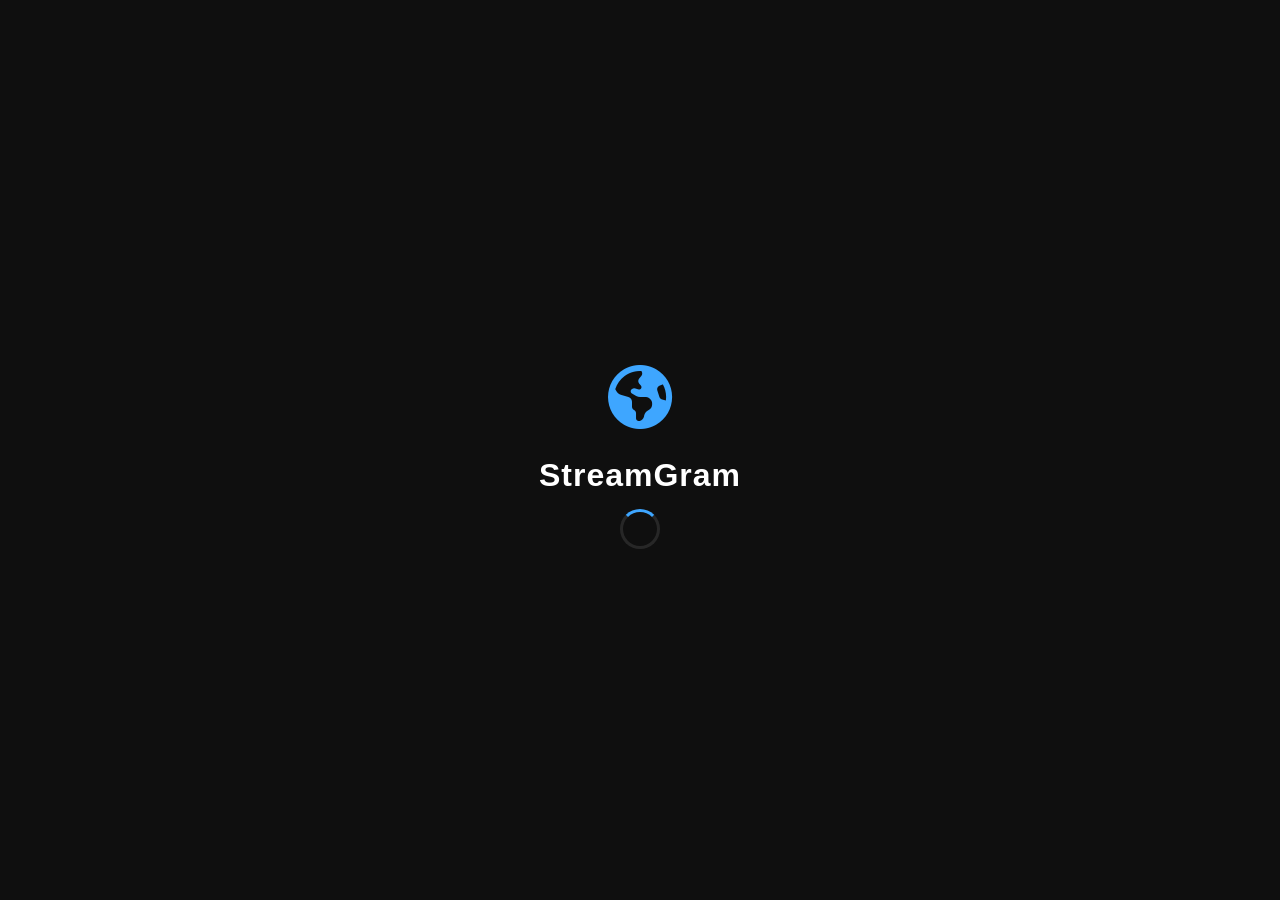
==== commit a57b5f05: "Update index.html" ====
--- a/index.html
+++ b/index.html
@@ -9,11 +9,22 @@
 </head>
 <body>
 
+    <!-- Splash Screen (หน้าเปิดแอปรูปโลก) -->
+    <div id="splash-screen">
+        <div class="splash-content">
+            <div class="splash-logo">
+                <i class="fa-solid fa-earth-americas"></i>
+            </div>
+            <h1 class="splash-title">StreamGram</h1>
+            <div class="splash-loader"></div>
+        </div>
+    </div>
+
     <!-- Header Navigation Bar -->
     <header class="navbar">
         <div class="nav-left">
             <i class="fa-solid fa-bars menu-icon"></i>
-            <h1 class="logo"><i class="fa-solid fa-play-circle"></i> StreamGram</h1>
+            <h1 class="logo"><i class="fa-solid fa-earth-americas"></i> StreamGram</h1>
         </div>
         <div class="nav-center">
             <input type="text" id="main-search-input" placeholder="ค้นหาวิดีโอ, สตอรี่...">
@@ -29,15 +40,15 @@
     <div class="main-container">
         <!-- Sidebar Navigation -->
         <aside class="sidebar">
-            <a href="#" class="sidebar-item active" data-page="home"><i class="fa-solid fa-house"></i> หน้าแรก</a>
-            <a href="#" class="sidebar-item" data-page="explore"><i class="fa-solid fa-compass"></i> สำรวจ</a>
-            <a href="#" class="sidebar-item" data-page="shorts"><i class="fa-solid fa-clapperboard"></i> คลิปสั้น</a>
-            <a href="#" class="sidebar-item" data-page="subscriptions"><i class="fa-solid fa-bolt"></i> การติดตาม</a>
+            <a href="#" class="sidebar-item active" data-page="home"><i class="fa-solid fa-house"></i> <span>หน้าแรก</span></a>
+            <a href="#" class="sidebar-item" data-page="explore"><i class="fa-solid fa-compass"></i> <span>สำรวจ</span></a>
+            <a href="#" class="sidebar-item" data-page="shorts"><i class="fa-solid fa-clapperboard"></i> <span>คลิปสั้น</span></a>
+            <a href="#" class="sidebar-item" data-page="subscriptions"><i class="fa-solid fa-bolt"></i> <span>การติดตาม</span></a>
             <hr>
-            <a href="#" class="sidebar-item" data-page="channel"><i class="fa-solid fa-user-shield"></i> ช่องของคุณ</a>
-            <a href="#" class="sidebar-item" data-page="history"><i class="fa-solid fa-clock-rotate-left"></i> ประวัติการเข้าชม</a>
+            <a href="#" class="sidebar-item" data-page="channel"><i class="fa-solid fa-user-shield"></i> <span>ช่องของคุณ</span></a>
+            <a href="#" class="sidebar-item" data-page="history"><i class="fa-solid fa-clock-rotate-left"></i> <span>ประวัติการเข้าชม</span></a>
             <hr>
-            <a href="#" class="sidebar-item" id="support-trigger"><i class="fa-solid fa-headset"></i> ติดต่อเจ้าหน้าที่</a>
+            <a href="#" class="sidebar-item" id="support-trigger"><i class="fa-solid fa-headset"></i> <span>ติดต่อเจ้าหน้าที่</span></a>
         </aside>
 
         <!-- Main Content Area -->
@@ -83,11 +94,9 @@
                     </div>
                 </div>
 
-                <!-- ส่วนวิดีโอที่อัปโหลด -->
                 <h3 style="margin-top:20px; margin-bottom:15px;">วิดีโอที่อัปโหลด</h3>
                 <div class="video-grid" id="my-videos-grid"></div>
 
-                <!-- ส่วนประวัติการเล่นเกม & แชทกลุ่มเกมเมอร์ -->
                 <div class="gaming-section-box" style="margin-top: 30px; border-top: 1px solid #333; padding-top: 20px;">
                     <div style="display: flex; justify-content: space-between; align-items: center; margin-bottom: 15px;">
                         <h3><i class="fa-solid fa-gamepad" style="color: #3ea6ff;"></i> ประวัติการเล่นเกมล่าสุด</h3>
@@ -268,7 +277,7 @@
         </div>
     </div>
 
-    <!-- Chat Modal (Instagram DM & Notes Style) -->
+    <!-- Chat Modal -->
     <div class="modal" id="chat-modal">
         <div class="modal-content ig-dm-box">
             <span class="close-modal" id="close-chat">&times;</span>
@@ -432,14 +441,5 @@
 
     <!-- Script File -->
     <script src="script.js"></script>
-  <div id="splash-screen">
-    <div class="splash-content">
-        <div class="splash-logo">
-            <img src="world-icon.png" alt="World Logo" id="splash-img">
-        </div>
-        <h1 class="splash-title">StreamGram</h1>
-        <div class="splash-loader"></div>
-    </div>
-</div>
 </body>
 </html>
--- a/style.css
+++ b/style.css
@@ -37,6 +37,10 @@
     cursor: pointer;
 }
 
+.logo i {
+    color: #3ea6ff; /* ปรับสีไอคอนรูปโลกบน Navbar ให้เป็นสีฟ้า */
+}
+
 .menu-icon {
     font-size: 1.2rem;
     cursor: pointer;
@@ -81,6 +85,12 @@
     background: #555;
     border-radius: 50%;
     cursor: pointer;
+    transition: opacity 0.2s, transform 0.2s;
+}
+
+.user-avatar:hover {
+    opacity: 0.85;
+    transform: scale(1.05);
 }
 
 /* Layout */
@@ -377,6 +387,20 @@
     color: #3ea6ff;
 }
 
+.preset-avatar-option {
+    transition: transform 0.2s, border-color 0.2s;
+}
+
+.preset-avatar-option:hover {
+    transform: scale(1.15);
+    border-color: #3ea6ff !important;
+}
+
+#edit-profile-form input[type="text"]:focus,
+#edit-profile-form textarea:focus {
+    border-color: #3ea6ff;
+}
+
 .current-account-card {
     display: flex;
     align-items: center;
@@ -524,62 +548,6 @@
     z-index: 3000;
 }
 
-/* Chat Modal Styles */
-.chat-box {
-    width: 450px;
-    height: 550px;
-    display: flex;
-    flex-direction: column;
-}
-
-.chat-messages {
-    flex: 1;
-    background: #121212;
-    border: 1px solid #333;
-    border-radius: 8px;
-    padding: 15px;
-    margin: 15px 0;
-    overflow-y: auto;
-    display: flex;
-    flex-direction: column;
-    gap: 10px;
-}
-
-.chat-message {
-    padding: 8px 12px;
-    border-radius: 8px;
-    max-width: 80%;
-    font-size: 0.9rem;
-    line-height: 1.4;
-}
-
-.chat-message.user {
-    align-self: flex-end;
-    background: #3ea6ff;
-    color: #000;
-}
-
-.chat-message.bot {
-    align-self: flex-start;
-    background: #252525;
-    color: #fff;
-}
-
-.chat-input-area {
-    display: flex;
-    gap: 10px;
-}
-
-.chat-input-area input {
-    flex: 1;
-    padding: 10px 15px;
-    background: #121212;
-    border: 1px solid #444;
-    border-radius: 6px;
-    color: #fff;
-    outline: none;
-}
-
 /* Instagram Direct Message & Notes Modal Styles */
 .ig-dm-box {
     width: 480px;
@@ -617,7 +585,6 @@
     width: 100%;
 }
 
-/* Notes Section Styles */
 .ig-notes-section {
     overflow-x: auto;
     padding-bottom: 10px;
@@ -686,7 +653,6 @@
     white-space: nowrap;
 }
 
-/* Chat List Styles */
 .ig-messages-title {
     display: flex;
     justify-content: space-between;
@@ -743,7 +709,6 @@
     color: #aaa;
 }
 
-/* Active Chat Interface */
 .ig-active-chat {
     position: absolute;
     inset: 0;
@@ -762,7 +727,58 @@
     border-bottom: 1px solid #333;
 }
 
-/* Note Viewer Modal Styles */
+.chat-messages {
+    flex: 1;
+    padding: 12px;
+    overflow-y: auto;
+    display: flex;
+    flex-direction: column;
+    gap: 10px;
+    margin: 10px 0;
+    border-radius: 10px;
+    border: 2px solid transparent;
+    transition: all 0.3s ease;
+}
+
+.chat-message {
+    padding: 8px 14px;
+    border-radius: 16px;
+    max-width: 75%;
+    font-size: 0.9rem;
+    word-break: break-word;
+    line-height: 1.4;
+}
+
+.chat-message.user {
+    align-self: flex-end;
+    background: #3ea6ff;
+    color: #000;
+    border-bottom-right-radius: 4px;
+}
+
+.chat-message.bot {
+    align-self: flex-start;
+    background: #262626;
+    color: #fff;
+    border-bottom-left-radius: 4px;
+    border: 1px solid #383838;
+}
+
+.chat-input-area {
+    display: flex;
+    gap: 10px;
+}
+
+.chat-input-area input {
+    flex: 1;
+    padding: 10px 15px;
+    background: #121212;
+    border: 1px solid #444;
+    border-radius: 20px;
+    color: #fff;
+    outline: none;
+}
+
 .note-viewer-box {
     width: 360px;
     background: #1c1c1c;
@@ -827,7 +843,6 @@
     to { opacity: 1; transform: scale(1); }
 }
 
-/* Modal เลือกธีม */
 .theme-box {
     width: 420px;
 }
@@ -878,7 +893,6 @@
     color: #ccc;
 }
 
-/* แถบอิโมจิเลือกธีมสีแบบกดค้าง (Emoji Theme Bar) */
 .theme-emoji-bar {
     position: fixed;
     background: #262626;
@@ -916,7 +930,21 @@
 }
 
 /* --- ชุดธีมสีต่างๆ ของกล่องแชท --- */
-/* ธีม Instagram (🟣) */
+.chat-messages.theme-rainbow {
+    background: #0f0f0f !important;
+    border: 3px solid transparent !important;
+    border-image: linear-gradient(45deg, #ff0000, #ff7f00, #ffff00, #00ff00, #0040ff, #8b00ff) 1 !important;
+}
+.chat-messages.theme-rainbow .chat-message.user {
+    background: linear-gradient(135deg, #ff0055, #ff5000, #ffcc00) !important;
+    color: #fff !important;
+    font-weight: 600;
+}
+.chat-messages.theme-rainbow .chat-message.bot {
+    background: linear-gradient(135deg, #00c6ff, #0072ff) !important;
+    color: #fff !important;
+}
+
 .chat-messages.theme-instagram {
     background: linear-gradient(180deg, #180d24 0%, #0d0614 100%) !important;
 }
@@ -925,7 +953,6 @@
     color: #fff !important;
 }
 
-/* ธีม Cyberpunk Pink (🌸) */
 .chat-messages.theme-cyberpunk {
     background: #090d16 !important;
     border-color: #ec4899 !important;
@@ -939,7 +966,6 @@
     color: #38bdf8 !important;
 }
 
-/* ธีม Emerald Green (🟢) */
 .chat-messages.theme-emerald {
     background: #022c22 !important;
 }
@@ -952,7 +978,6 @@
     color: #ecfdf5 !important;
 }
 
-/* ธีม Sunset Orange (🟠) */
 .chat-messages.theme-sunset {
     background: #270f03 !important;
 }
@@ -965,14 +990,6 @@
     color: #ffedd5 !important;
 }
 
-/* ธีม Ocean Blue (🔵) */
-.chat-messages.theme-ocean {
-    background: #0c4a6e !important;
-}
-.chat-messages.theme-ocean .chat-message.user {
-    background: #0284c7 !important;
-    color: #fff !important;
-}
 /* --- ส่วนประวัติการเล่นเกม (Game Activity Log) --- */
 .game-activity-list {
     display: flex;
@@ -1033,3 +1050,216 @@
     color: #10b981;
     font-weight: 600;
 }
+
+/* --- Video Player Layout & Mini Player Styles --- */
+.video-player-box {
+    max-width: 1100px;
+    width: 95%;
+    padding: 20px;
+    background: #0f0f0f;
+    border-radius: 12px;
+    position: relative;
+    transition: all 0.3s ease;
+}
+
+.player-actions {
+    position: absolute;
+    right: 15px;
+    top: 10px;
+    display: flex;
+    align-items: center;
+    gap: 15px;
+    z-index: 10;
+}
+
+.player-actions button {
+    background: transparent;
+    border: none;
+    color: #fff;
+    font-size: 1.2rem;
+    cursor: pointer;
+    transition: color 0.2s;
+}
+
+.player-actions button:hover {
+    color: #3ea6ff;
+}
+
+.player-layout {
+    display: flex;
+    gap: 20px;
+    margin-top: 25px;
+}
+
+.video-main-section {
+    flex: 2;
+    display: flex;
+    flex-direction: column;
+}
+
+.video-container {
+    width: 100%;
+    height: 480px;
+    background: #000;
+    border-radius: 8px;
+    overflow: hidden;
+    transition: height 0.3s ease;
+}
+
+.video-live-chat {
+    flex: 1;
+    background: #181818;
+    border: 1px solid #333;
+    border-radius: 8px;
+    display: flex;
+    flex-direction: column;
+    height: 550px;
+    transition: height 0.3s ease;
+}
+
+.chat-header {
+    padding: 12px 15px;
+    border-bottom: 1px solid #333;
+}
+
+.chat-header h3 {
+    font-size: 1rem;
+    color: #fff;
+    margin: 0;
+}
+
+.chat-box {
+    flex: 1;
+    padding: 12px;
+    overflow-y: auto;
+    display: flex;
+    flex-direction: column;
+    gap: 8px;
+    font-size: 0.85rem;
+}
+
+.chat-item {
+    background: #222;
+    padding: 8px 12px;
+    border-radius: 8px;
+    color: #ccc;
+    word-break: break-word;
+    line-height: 1.4;
+}
+
+.chat-item strong {
+    color: #3ea6ff;
+}
+
+.video-player-box.mini-mode {
+    max-width: 800px;
+}
+
+.video-player-box.mini-mode .video-container {
+    height: 300px;
+}
+
+.video-player-box.mini-mode .video-live-chat {
+    height: 380px;
+}
+
+@media (max-width: 768px) {
+    .sidebar {
+        width: 70px;
+    }
+    .sidebar-item span {
+        display: none;
+    }
+    .content {
+        margin-left: 70px;
+        width: calc(100% - 70px);
+    }
+    .player-layout {
+        flex-direction: column;
+    }
+    .video-container {
+        height: 250px;
+    }
+    .video-live-chat {
+        height: 300px;
+    }
+}
+
+/* --- Splash Screen --- */
+#splash-screen {
+    position: fixed;
+    top: 0;
+    left: 0;
+    width: 100vw;
+    height: 100vh;
+    background-color: #0f0f0f;
+    display: flex;
+    justify-content: center;
+    align-items: center;
+    z-index: 9999;
+    transition: opacity 0.5s ease, visibility 0.5s ease;
+}
+
+#splash-screen.hide {
+    opacity: 0;
+    visibility: hidden;
+}
+
+.splash-content {
+    text-align: center;
+    display: flex;
+    flex-direction: column;
+    align-items: center;
+    gap: 15px;
+}
+
+.splash-logo {
+    width: 90px;
+    height: 90px;
+    display: flex;
+    justify-content: center;
+    align-items: center;
+    font-size: 4rem;
+    color: #3ea6ff; /* ปรับสีไอคอนรูปโลกให้เป็นสีฟ้าสดใส */
+    animation: pulse 1.5s infinite alternate;
+}
+
+#splash-img {
+    width: 100%;
+    height: 100%;
+    object-fit: contain;
+    filter: drop-shadow(0 0 10px rgba(62, 166, 255, 0.5)); /* เงาเรืองแสงสำหรับรูปภาพ */
+}
+
+.splash-title {
+    font-size: 2rem;
+    font-weight: bold;
+    color: #fff;
+    letter-spacing: 1px;
+}
+
+.splash-loader {
+    width: 40px;
+    height: 40px;
+    border: 3px solid rgba(255, 255, 255, 0.1);
+    border-radius: 50%;
+    border-top-color: #3ea6ff;
+    animation: spin 0.8s linear infinite;
+}
+
+@keyframes spin {
+    to { transform: rotate(360deg); }
+}
+
+@keyframes pulse {
+    from { transform: scale(1); }
+    to { transform: scale(1.1); }
+}
+@keyframes spin {
+    to { transform: rotate(360deg); }
+}
+
+@keyframes pulse {
+    from { transform: scale(1); }
+    to { transform: scale(1.1); }
+}
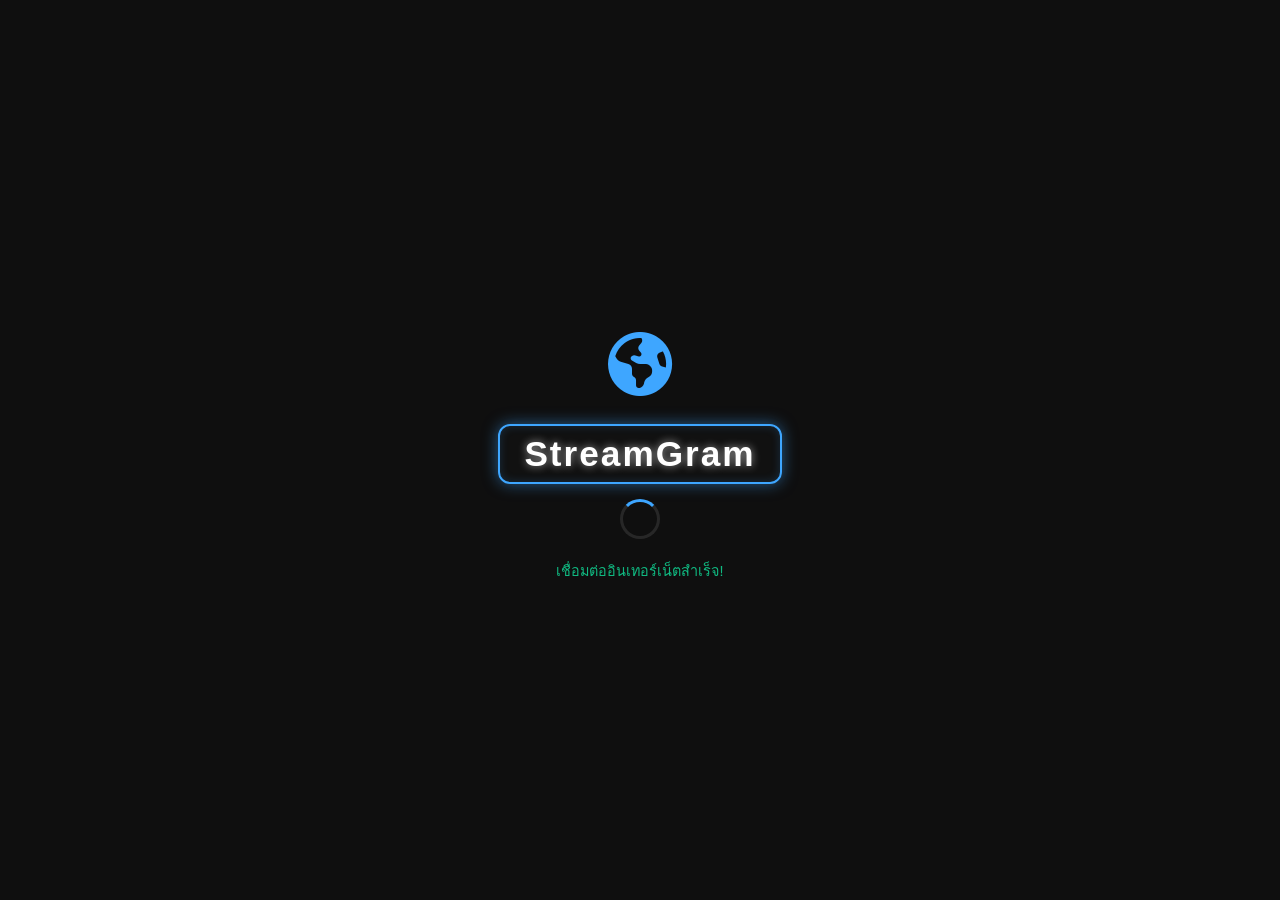
==== commit f68e95e6: "Update index.html" ====
--- a/index.html
+++ b/index.html
@@ -9,14 +9,26 @@
 </head>
 <body>
 
-    <!-- Splash Screen (หน้าเปิดแอปรูปโลก) -->
+    <!-- Splash Screen (หน้าเปิดแอป + กรอบชื่อ StreamGram เท่ๆ & เช็กอินเทอร์เน็ต) -->
     <div id="splash-screen">
         <div class="splash-content">
             <div class="splash-logo">
                 <i class="fa-solid fa-earth-americas"></i>
             </div>
-            <h1 class="splash-title">StreamGram</h1>
-            <div class="splash-loader"></div>
+            
+            <!-- กรอบนีออนเรืองแสงรอบชื่อ StreamGram -->
+            <div class="splash-title-box">
+                <h1 class="splash-title">StreamGram</h1>
+            </div>
+
+            <!-- ตัวโหลด และ ข้อความแจ้งเตือนเน็ต -->
+            <div class="splash-loader" id="splash-loader"></div>
+            <p class="net-status-text" id="net-status-text">กำลังตรวจสอบการเชื่อมต่ออินเทอร์เน็ต...</p>
+            
+            <!-- ปุ่มลองเชื่อมต่ออีกครั้ง (จะแสดงเมื่อไม่ได้ต่ออินเทอร์เน็ต) -->
+            <button id="retry-net-btn" class="retry-btn" style="display: none;">
+                <i class="fa-solid fa-rotate-right"></i> ลองเชื่อมต่ออีกครั้ง
+            </button>
         </div>
     </div>
 
--- a/style.css
+++ b/style.css
@@ -1263,3 +1263,57 @@
     from { transform: scale(1); }
     to { transform: scale(1.1); }
 }
+/* --- กรอบเท่ๆ สไตล์ Cyber Neon รอบชื่อ StreamGram --- */
+.splash-title-box {
+    position: relative;
+    padding: 8px 24px;
+    border-radius: 12px;
+    background: rgba(18, 18, 18, 0.8);
+    border: 2px solid #3ea6ff;
+    box-shadow: 0 0 15px rgba(62, 166, 255, 0.5), inset 0 0 10px rgba(62, 166, 255, 0.2);
+    animation: borderGlow 2s infinite alternate;
+}
+
+.splash-title {
+    font-size: 2.2rem;
+    font-weight: 800;
+    color: #ffffff;
+    letter-spacing: 2px;
+    text-shadow: 0 0 8px rgba(255, 255, 255, 0.6);
+}
+
+/* เอฟเฟกต์กรอบเรืองแสงสลับสีนีออน */
+@keyframes borderGlow {
+    0% {
+        border-color: #3ea6ff;
+        box-shadow: 0 0 15px rgba(62, 166, 255, 0.6), inset 0 0 10px rgba(62, 166, 255, 0.3);
+    }
+    100% {
+        border-color: #e1306c;
+        box-shadow: 0 0 20px rgba(225, 48, 108, 0.7), inset 0 0 12px rgba(225, 48, 108, 0.4);
+    }
+}
+
+/* ข้อความและปุ่มแจ้งเตือนสถานะเน็ต */
+.net-status-text {
+    font-size: 0.9rem; 
+    color: #aaa;
+    margin-top: 5px;
+}
+
+.retry-btn {
+    padding: 10px 20px;
+    background: linear-gradient(45deg, #3ea6ff, #0072ff);
+    color: #fff;
+    border: none;
+    border-radius: 20px;
+    font-weight: bold;
+    cursor: pointer;
+    margin-top: 10px;
+    box-shadow: 0 4px 12px rgba(62, 166, 255, 0.4);
+    transition: transform 0.2s;
+}
+
+.retry-btn:hover {
+    transform: scale(1.05);
+}
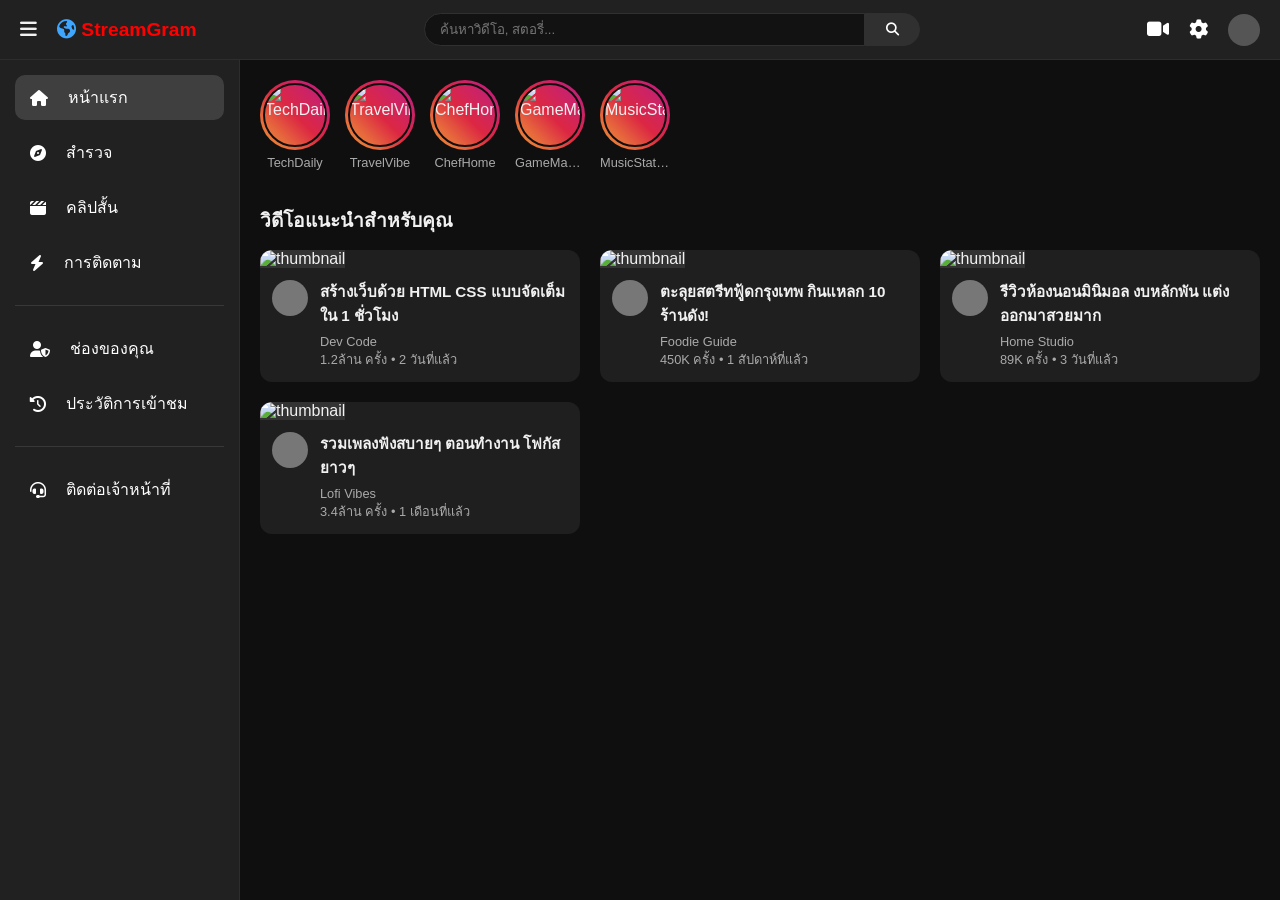
==== commit 7449024a: "Update index.html" ====
--- a/index.html
+++ b/index.html
@@ -9,23 +9,20 @@
 </head>
 <body>
 
-    <!-- Splash Screen (หน้าเปิดแอป + กรอบชื่อ StreamGram เท่ๆ & เช็กอินเทอร์เน็ต) -->
+    <!-- Splash Screen -->
     <div id="splash-screen">
         <div class="splash-content">
             <div class="splash-logo">
                 <i class="fa-solid fa-earth-americas"></i>
             </div>
             
-            <!-- กรอบนีออนเรืองแสงรอบชื่อ StreamGram -->
             <div class="splash-title-box">
                 <h1 class="splash-title">StreamGram</h1>
             </div>
 
-            <!-- ตัวโหลด และ ข้อความแจ้งเตือนเน็ต -->
             <div class="splash-loader" id="splash-loader"></div>
             <p class="net-status-text" id="net-status-text">กำลังตรวจสอบการเชื่อมต่ออินเทอร์เน็ต...</p>
             
-            <!-- ปุ่มลองเชื่อมต่ออีกครั้ง (จะแสดงเมื่อไม่ได้ต่ออินเทอร์เน็ต) -->
             <button id="retry-net-btn" class="retry-btn" style="display: none;">
                 <i class="fa-solid fa-rotate-right"></i> ลองเชื่อมต่ออีกครั้ง
             </button>
@@ -36,7 +33,9 @@
     <header class="navbar">
         <div class="nav-left">
             <i class="fa-solid fa-bars menu-icon"></i>
-            <h1 class="logo"><i class="fa-solid fa-earth-americas"></i> StreamGram</h1>
+            <h1 class="logo" id="geo-location-btn" style="cursor: pointer;" title="คลิกเพื่อขยายดูตำแหน่งปัจจุบันของคุณ">
+                <i class="fa-solid fa-earth-americas" id="globe-icon"></i> StreamGram
+            </h1>
         </div>
         <div class="nav-center">
             <input type="text" id="main-search-input" placeholder="ค้นหาวิดีโอ, สตอรี่...">
@@ -95,29 +94,156 @@
                 <div class="video-grid" id="subscriptions-grid"></div>
             </div>
 
-            <!-- View: ช่องของคุณ (Channel) -->
+            <!-- View: ช่องของคุณ & จัดการโปรไฟล์ (Full Page Profile View) -->
             <div id="view-channel" class="page-view">
-                <h2><i class="fa-solid fa-user-shield"></i> ช่องของคุณ</h2>
-                <div class="channel-header-box">
-                    <div class="user-avatar" style="width:70px; height:70px;"></div>
-                    <div>
-                        <h3 id="channel-page-name">Dev Channel</h3>
-                        <p style="color:#aaa; font-size:0.9rem;">ผู้ติดตาม 1.2K คน • วิดีโอ 4 รายการ</p>
-                    </div>
-                </div>
-
-                <h3 style="margin-top:20px; margin-bottom:15px;">วิดีโอที่อัปโหลด</h3>
-                <div class="video-grid" id="my-videos-grid"></div>
-
-                <div class="gaming-section-box" style="margin-top: 30px; border-top: 1px solid #333; padding-top: 20px;">
-                    <div style="display: flex; justify-content: space-between; align-items: center; margin-bottom: 15px;">
-                        <h3><i class="fa-solid fa-gamepad" style="color: #3ea6ff;"></i> ประวัติการเล่นเกมล่าสุด</h3>
-                        <button class="primary-btn" id="gamer-chat-trigger" style="background: #e1306c; color: #fff; border-radius: 20px; padding: 6px 16px; border: none; cursor: pointer;">
-                            <i class="fa-solid fa-comments"></i> แชทกลุ่มเกมเมอร์
-                        </button>
-                    </div>
-
-                    <div class="game-activity-list" id="game-activity-list"></div>
+                <div class="full-profile-container">
+                    <!-- Banner ด้านบน -->
+                    <div class="profile-banner-full" id="user-profile-banner"></div>
+
+                    <!-- ข้อมูลส่วนตัวหลัก -->
+                    <div class="profile-header-full">
+                        <div class="avatar-box-full" id="avatar-click-zone" title="คลิกเพื่อเปลี่ยนรูปโปรไฟล์">
+                            <div class="main-avatar-img" id="user-profile-avatar"></div>
+                            <div class="avatar-hover-icon"><i class="fa-solid fa-camera"></i></div>
+                            <input type="file" id="profile-avatar-file-input" accept="image/*" hidden>
+                        </div>
+
+                        <div class="profile-title-group">
+                            <h2 id="user-profile-name">Dev Channel (หลัก)</h2>
+                            <p class="profile-tag" id="user-profile-tag">@dev_channel</p>
+                            <p class="profile-bio-text" id="user-profile-bio">นักพัฒนาเว็บสายการสร้างโซเชียลมีเดีย</p>
+                            
+                            <div class="profile-badges">
+                                <span class="badge badge-vip" id="vip-status-badge" style="display: none;"><i class="fa-solid fa-crown"></i> VIP Member</span>
+                                <span class="badge badge-creator"><i class="fa-solid fa-circle-check"></i> Creator</span>
+                                <span class="badge badge-online"><i class="fa-solid fa-circle"></i> ออนไลน์</span>
+                            </div>
+                        </div>
+
+                        <div class="profile-actions-full">
+                            <button class="action-btn-pill btn-edit" id="toggle-edit-mode-btn">
+                                <i class="fa-solid fa-pen-to-square"></i> แก้ไขโปรไฟล์
+                            </button>
+                            <button class="action-btn-pill btn-vip" id="open-vip-modal-btn">
+                                <i class="fa-solid fa-crown"></i> <span>สมัคร VIP</span>
+                            </button>
+                            <button class="action-btn-pill btn-logout" id="logout-btn" title="ออกจากระบบ/ลบบัญชี">
+                                <i class="fa-solid fa-right-from-bracket"></i>
+                            </button>
+                        </div>
+                    </div>
+
+                    <!-- ตัวเลขสถิติ -->
+                    <div class="profile-stats-bar-full">
+                        <div class="stat-item">
+                            <strong id="stat-followers-count">1,240</strong>
+                            <span>ผู้ติดตาม</span>
+                        </div>
+                        <div class="stat-item">
+                            <strong>158</strong>
+                            <span>กำลังติดตาม</span>
+                        </div>
+                        <div class="stat-item">
+                            <strong>45.8K</strong>
+                            <span>ยอดไลก์รวม</span>
+                        </div>
+                    </div>
+
+                    <!-- ฟอร์มแก้ไขข้อมูลโปรไฟล์ -->
+                    <div class="profile-edit-box" id="profile-edit-box" style="display: none; margin-bottom: 25px;">
+                        <h4><i class="fa-solid fa-sliders"></i> แก้ไขข้อมูลบัญชีของคุณ</h4>
+                        <form id="edit-profile-form">
+                            <div class="form-group">
+                                <label>ชื่อโปรไฟล์ / ชื่อช่อง</label>
+                                <input type="text" id="edit-profile-name" placeholder="กรอกชื่อผู้ใช้..." required>
+                            </div>
+                            <div class="form-group">
+                                <label>คำอธิบายช่อง (Bio)</label>
+                                <textarea id="edit-profile-bio" rows="2" placeholder="อธิบายเกี่ยวกับตัวคุณ..."></textarea>
+                            </div>
+                            <div class="form-group">
+                                <label>เลือกรูปโปรไฟล์ตัวอย่าง</label>
+                                <div class="preset-avatar-grid">
+                                    <img src="https://picsum.photos/seed/user1/100" class="preset-avatar-item" onclick="selectPresetAvatar(this.src)" alt="Preset 1">
+                                    <img src="https://picsum.photos/seed/user2/100" class="preset-avatar-item" onclick="selectPresetAvatar(this.src)" alt="Preset 2">
+                                    <img src="https://picsum.photos/seed/user3/100" class="preset-avatar-item" onclick="selectPresetAvatar(this.src)" alt="Preset 3">
+                                    <img src="https://picsum.photos/seed/user4/100" class="preset-avatar-item" onclick="selectPresetAvatar(this.src)" alt="Preset 4">
+                                </div>
+                            </div>
+                            <button type="submit" class="primary-btn"><i class="fa-solid fa-floppy-disk"></i> บันทึกการเปลี่ยนแปลง</button>
+                        </form>
+                    </div>
+
+                    <!-- Grid 2 ฝั่ง: ฝั่งซ้ายจัดการบัญชี / ฝั่งขวาแสดงวิดีโอผลงาน -->
+                    <div class="profile-content-layout">
+                        <!-- คอลัมน์ซ้าย: จัดการบัญชี & สิทธิ VIP -->
+                        <div class="profile-sidebar-left">
+                            <div class="accounts-section-card">
+                                <div class="section-title-row">
+                                    <h3><i class="fa-solid fa-users-gear"></i> สลับบัญชี / จัดการผู้ใช้</h3>
+                                    <span class="active-acc-count" id="active-acc-count">1 บัญชีในระบบ</span>
+                                </div>
+                                
+                                <div id="accounts-list" class="accounts-list"></div>
+                                
+                                <div class="add-account-group">
+                                    <input type="text" id="new-account-name" placeholder="ชื่อบัญชีใหม่...">
+                                    <button type="button" class="primary-btn" id="add-account-btn"><i class="fa-solid fa-plus"></i> เพิ่ม</button>
+                                </div>
+                            </div>
+
+                            <!-- สิทธิ VIP (กรอบรูป 120 แบบ & ธีม 120 แบบ) -->
+                            <div class="vip-exclusive-box" id="vip-exclusive-box" style="display: none;">
+                                <h3><i class="fa-solid fa-gem" style="color: #ffd700;"></i> สิทธิพิเศษสมาชิก VIP</h3>
+                                
+                                <!-- เลือกธีมแบนเนอร์ 120 แบบ -->
+                                <div class="vip-feature">
+                                    <label style="font-weight: 600; color: #fff; font-size: 0.85rem;">🎨 เลือกธีมแบนเนอร์โปรไฟล์ (120 แบบ):</label>
+                                    <div class="theme-scroll-grid" id="banner-theme-selector"></div>
+                                </div>
+
+                                <!-- เลือกกรอบรูปมีเอฟเฟกต์ 120 แบบ -->
+                                <div class="vip-feature border-top" style="margin-top: 15px; padding-top: 15px;">
+                                    <label style="font-weight: 600; color: #fff; font-size: 0.85rem;">✨ เลือกกรอบรูปโปรไฟล์เอฟเฟกต์ (120 แบบ):</label>
+                                    <div class="frame-scroll-grid" id="avatar-frame-selector"></div>
+                                </div>
+
+                                <!-- โค้ดส่วนลดสำหรับส่งให้เพื่อน -->
+                                <div class="vip-feature border-top" style="margin-top: 15px; padding-top: 15px;">
+                                    <label style="font-size: 0.8rem; color: #aaa;">🎁 สร้างโค้ดส่วนลด 20% ส่งให้เพื่อน:</label>
+                                    <div class="code-generator-row" style="display: flex; gap: 8px; margin-top: 6px;">
+                                        <input type="text" id="generated-vip-code" readonly placeholder="กดเพื่อสร้างโค้ด" style="flex: 1; padding: 6px 10px; background: #101010; border: 1px solid #333; border-radius: 6px; color: #ffd700; font-weight: bold; font-size: 0.85rem;">
+                                        <button class="primary-btn" id="generate-code-btn" style="padding: 6px 14px; font-size: 0.8rem;">สร้าง</button>
+                                    </div>
+                                </div>
+                            </div>
+                        </div>
+
+                        <!-- คอลัมน์ขวา: รายการวิดีโอ & คลิปสั้น & ประวัติเล่นเกม -->
+                        <div class="profile-main-right">
+                            <div class="profile-tab-menu">
+                                <button class="profile-tab-btn active" data-tab="tab-videos"><i class="fa-solid fa-video"></i> วิดีโอของคุณ</button>
+                                <button class="profile-tab-btn" data-tab="tab-shorts"><i class="fa-solid fa-clapperboard"></i> คลิปสั้น</button>
+                            </div>
+
+                            <div class="profile-tab-content active-tab-content" id="tab-videos">
+                                <div class="video-grid" id="profile-user-videos"></div>
+                            </div>
+                            <div class="profile-tab-content" id="tab-shorts">
+                                <div class="video-grid" id="profile-user-shorts"></div>
+                            </div>
+
+                            <div class="gaming-section-box" style="margin-top: 30px; border-top: 1px solid #333; padding-top: 20px;">
+                                <div style="display: flex; justify-content: space-between; align-items: center; margin-bottom: 15px;">
+                                    <h3><i class="fa-solid fa-gamepad" style="color: #3ea6ff;"></i> ประวัติการเล่นเกมล่าสุด</h3>
+                                    <button class="primary-btn" id="gamer-chat-trigger" style="background: #e1306c; color: #fff; border-radius: 20px; padding: 6px 16px; border: none; cursor: pointer;">
+                                        <i class="fa-solid fa-comments"></i> แชทกลุ่มเกมเมอร์
+                                    </button>
+                                </div>
+                                <div class="game-activity-list" id="game-activity-list"></div>
+                            </div>
+                        </div>
+                    </div>
                 </div>
             </div>
 
@@ -127,6 +253,32 @@
                 <div class="video-grid" id="history-grid"></div>
             </div>
         </main>
+    </div>
+
+    <!-- Location Modal -->
+    <div class="modal" id="location-modal">
+        <div class="modal-content" style="max-width: 400px; text-align: center; padding: 25px;">
+            <span class="close-modal" id="close-location">&times;</span>
+            <div style="font-size: 4rem; color: #3ea6ff; margin-bottom: 15px;" id="big-globe">
+                <i class="fa-solid fa-earth-americas"></i>
+            </div>
+            <h2><i class="fa-solid fa-location-dot" style="color: #ff4e45;"></i> ตำแหน่งปัจจุบันของคุณ</h2>
+            <p style="color: #aaa; font-size: 0.85rem; margin-top: 5px;">ตำแหน่งจริงจากอุปกรณ์ของคุณ</p>
+            
+            <div style="background: #181818; padding: 15px; border-radius: 12px; border: 1px solid #333; margin-top: 15px; text-align: left;">
+                <p style="margin: 6px 0; color: #fff;"><strong>ประเทศ:</strong> <span id="country-val" style="color: #3ea6ff;">กำลังค้นหา...</span></p>
+                <p style="margin: 6px 0; color: #fff;"><strong>จังหวัด:</strong> <span id="province-val" style="color: #3ea6ff;">กำลังค้นหา...</span></p>
+                <p style="margin: 6px 0; color: #fff;"><strong>ตำบล / แขวง:</strong> <span id="subdistrict-val" style="color: #3ea6ff;">กำลังค้นหา...</span></p>
+                <hr style="border: 0; border-top: 1px solid #333; margin: 10px 0;">
+                <p style="margin: 4px 0; color: #888; font-size: 0.8rem;"><strong>ละติจูด (Lat):</strong> <span id="lat-val">-</span></p>
+                <p style="margin: 4px 0; color: #888; font-size: 0.8rem;"><strong>ลองจิจูด (Lng):</strong> <span id="lng-val">-</span></p>
+                <p style="margin: 4px 0; color: #888; font-size: 0.8rem;"><strong>ความแม่นยำ:</strong> <span id="acc-val">-</span> เมตร</p>
+            </div>
+
+            <button class="primary-btn" id="refresh-geo-btn" style="width: 100%; margin-top: 15px; padding: 10px; border-radius: 8px;">
+                <i class="fa-solid fa-rotate-right"></i> อัปเดตตำแหน่งอีกครั้ง
+            </button>
+        </div>
     </div>
 
     <!-- Upload Modal -->
@@ -147,69 +299,28 @@
         </div>
     </div>
 
-    <!-- Profile Management Modal -->
-    <div class="modal" id="profile-modal">
-        <div class="modal-content settings-box">
-            <span class="close-modal" id="close-profile">&times;</span>
-            <h2><i class="fa-solid fa-user-gear" style="color: #3ea6ff;"></i> จัดการโปรไฟล์ & บัญชีผู้ใช้</h2>
+    <!-- VIP Buy Modal -->
+    <div class="modal" id="vip-buy-modal">
+        <div class="modal-content" style="max-width: 400px; text-align: center; padding: 25px;">
+            <span class="close-modal" id="close-vip-modal">&times;</span>
+            <div style="font-size: 3.5rem; color: #ffd700; margin-bottom: 10px;">
+                <i class="fa-solid fa-crown"></i>
+            </div>
+            <h2>สมัครสมาชิก VIP</h2>
+            <p style="color: #aaa; font-size: 0.85rem; margin-top: 4px;">ปลดล็อกสิทธิพิเศษ กรอบรูปมีเอฟเฟกต์ 120 แบบ และธีม 120 แบบ!</p>
             
-            <div class="settings-section">
-                <h3>✏️ แก้ไขโปรไฟล์บัญชีปัจจุบัน</h3>
-                <form id="edit-profile-form" style="display: flex; flex-direction: column; gap: 12px; margin-top: 10px;">
-                    <div style="display: flex; align-items: center; gap: 15px;">
-                        <div class="mini-avatar" id="edit-avatar-preview" style="width: 65px; height: 65px; border-radius: 50%; background-size: cover; background-position: center; border: 2px solid #3ea6ff;"></div>
-                        <div style="flex: 1;">
-                            <label style="font-size: 0.8rem; color: #aaa; display: block; margin-bottom: 5px;">เปลี่ยนรูปโปรไฟล์</label>
-                            <input type="file" id="profile-upload-input" accept="image/*" style="display: none;">
-                            <button type="button" class="primary-btn" id="trigger-avatar-upload" style="font-size: 0.8rem; padding: 6px 12px; background: #333; color: #fff; border: 1px solid #555;">
-                                <i class="fa-solid fa-image"></i> เลือกรูปจากเครื่อง
-                            </button>
-                        </div>
-                    </div>
-
-                    <div style="margin-top: 5px;">
-                        <label style="font-size: 0.8rem; color: #aaa; display: block; margin-bottom: 5px;">หรือเลือกจากรูปตัวอย่าง</label>
-                        <div class="preset-avatars" style="display: flex; gap: 8px;">
-                            <img src="https://picsum.photos/seed/user1/100" class="preset-avatar-option" style="width: 35px; height: 35px; border-radius: 50%; cursor: pointer; border: 1px solid #444;" onclick="selectPresetAvatar(this.src)">
-                            <img src="https://picsum.photos/seed/user2/100" class="preset-avatar-option" style="width: 35px; height: 35px; border-radius: 50%; cursor: pointer; border: 1px solid #444;" onclick="selectPresetAvatar(this.src)">
-                            <img src="https://picsum.photos/seed/user3/100" class="preset-avatar-option" style="width: 35px; height: 35px; border-radius: 50%; cursor: pointer; border: 1px solid #444;" onclick="selectPresetAvatar(this.src)">
-                            <img src="https://picsum.photos/seed/user4/100" class="preset-avatar-option" style="width: 35px; height: 35px; border-radius: 50%; cursor: pointer; border: 1px solid #444;" onclick="selectPresetAvatar(this.src)">
-                        </div>
-                    </div>
-
-                    <div>
-                        <label style="font-size: 0.85rem; display: block; margin-bottom: 4px;">ชื่อโปรไฟล์ / ชื่อช่อง</label>
-                        <input type="text" id="edit-profile-name" placeholder="ชื่อผู้ใช้..." required style="width: 100%; padding: 8px; background: #121212; border: 1px solid #444; border-radius: 6px; color: #fff; outline: none;">
-                    </div>
-
-                    <div>
-                        <label style="font-size: 0.85rem; display: block; margin-bottom: 4px;">คำอธิบายช่อง (Bio)</label>
-                        <textarea id="edit-profile-bio" rows="2" placeholder="เขียนอธิบายเกี่ยวกับตัวคุณ..." style="width: 100%; padding: 8px; background: #121212; border: 1px solid #444; border-radius: 6px; color: #fff; outline: none;"></textarea>
-                    </div>
-
-                    <button type="submit" class="primary-btn" style="margin-top: 5px;">บันทึกการเปลี่ยนแปลงโปรไฟล์</button>
-                </form>
-            </div>
-
-            <div class="settings-section">
-                <h3>👤 บัญชีปัจจุบัน</h3>
-                <div class="current-account-card">
-                    <div class="mini-avatar" id="settings-avatar"></div>
-                    <div>
-                        <strong id="settings-username">User_1</strong>
-                        <p style="font-size: 0.8rem; color: #aaa;">สถานะ: ออนไลน์</p>
-                    </div>
-                </div>
-            </div>
-
-            <div class="settings-section">
-                <h3>🔄 สลับบัญชี / เพิ่มบัญชีใหม่</h3>
-                <div id="accounts-list" class="accounts-list"></div>
-                <div class="add-account-group">
-                    <input type="text" id="new-account-name" placeholder="ชื่อบัญชีใหม่...">
-                    <button type="button" class="primary-btn" id="add-account-btn">เพิ่มบัญชี</button>
-                </div>
-            </div>
+            <div style="margin: 15px 0; text-align: left;">
+                <label style="font-size: 0.8rem; color: #aaa;">มีโค้ดส่วนลดจากเพื่อนหรือไม่?</label>
+                <div style="display: flex; gap: 8px; margin-top: 4px;">
+                    <input type="text" id="vip-discount-input" placeholder="ใส่โค้ดส่วนลด เช่น VIPGIFT..." style="flex:1; padding: 8px; background: #181818; border: 1px solid #444; color: #fff; border-radius: 6px; outline: none;">
+                    <button class="primary-btn" id="apply-discount-btn" style="background: #333; font-size: 0.8rem;">ใช้โค้ด</button>
+                </div>
+                <p id="discount-msg" style="font-size: 0.75rem; margin-top: 4px;"></p>
+            </div>
+
+            <button class="primary-btn" id="confirm-pay-vip-btn" style="width: 100%; padding: 12px; background: linear-gradient(135deg, #ffd700, #ffa500); color: #000; font-weight: bold; border-radius: 8px; border: none; cursor: pointer;">
+                💳 ชำระเงิน 99 บาท (เปิดใช้งาน VIP ทันที)
+            </button>
         </div>
     </div>
 
@@ -239,15 +350,11 @@
         </div>
     </div>
 
-    <!-- Support Contact Modal -->
+    <!-- Support Modal -->
     <div class="modal" id="support-modal">
         <div class="modal-content support-box">
             <span class="close-modal" id="close-support">&times;</span>
             <h2><i class="fa-solid fa-headset" style="color: #3ea6ff;"></i> ศูนย์ช่วยเหลือ & ติดต่อเจ้าหน้าที่</h2>
-            <p style="font-size: 0.85rem; color: #aaa; margin-bottom: 15px;">
-                ส่งข้อความหาทีมงานได้ทุกบัญชี ระบบจะบันทึกคำขอของคุณไว้ในระบบกลาง
-            </p>
-
             <form id="support-form">
                 <div class="form-group" style="margin-bottom: 12px;">
                     <label style="font-size: 0.85rem; display:block; margin-bottom:5px;">บัญชีผู้ติดต่อ</label>
@@ -264,11 +371,10 @@
                 </div>
                 <div class="form-group" style="margin-bottom: 15px;">
                     <label style="font-size: 0.85rem; display:block; margin-bottom:5px;">รายละเอียดข้อความ</label>
-                    <textarea id="support-message" rows="4" placeholder="อธิบายปัญหาหรือสิ่งที่ต้องการสอบถาม..." required style="width: 100%; padding: 10px; background: #121212; border: 1px solid #444; border-radius: 6px; color: #fff; outline: none;"></textarea>
+                    <textarea id="support-message" rows="4" placeholder="อธิบายปัญหา..." required style="width: 100%; padding: 10px; background: #121212; border: 1px solid #444; border-radius: 6px; color: #fff; outline: none;"></textarea>
                 </div>
                 <button type="submit" class="primary-btn" style="width: 100%;">ส่งข้อความถึงเจ้าหน้าที่</button>
             </form>
-
             <div class="support-history" style="margin-top: 20px; border-top: 1px solid #333; padding-top: 15px;">
                 <h3 style="font-size: 0.95rem; margin-bottom: 10px;">ประวัติการติดต่อของระบบ</h3>
                 <div id="tickets-list" style="max-height: 120px; overflow-y: auto; font-size: 0.8rem; color: #ccc;"></div>
@@ -293,27 +399,21 @@
     <div class="modal" id="chat-modal">
         <div class="modal-content ig-dm-box">
             <span class="close-modal" id="close-chat">&times;</span>
-            
             <div class="ig-dm-header">
                 <h2><i class="fa-solid fa-paper-plane" style="color: #e1306c;"></i> ข้อความแชท (Direct Messages)</h2>
             </div>
-
             <div class="ig-dm-search">
                 <i class="fa-solid fa-magnifying-glass"></i>
                 <input type="text" id="dm-search-input" placeholder="ค้นหาเพื่อน หรือข้อความ...">
             </div>
-
             <div class="ig-notes-section">
                 <div class="ig-notes-container" id="ig-notes-container"></div>
             </div>
-
             <div class="ig-messages-title">
                 <span>ข้อความ</span>
                 <span class="requests-link">คำขอ (1)</span>
             </div>
-
             <div class="ig-chat-list" id="ig-chat-list"></div>
-
             <div class="ig-active-chat" id="ig-active-chat" style="display: none;">
                 <div class="ig-active-header">
                     <button id="back-to-list" class="icon-btn"><i class="fa-solid fa-chevron-left"></i></button>
@@ -323,9 +423,7 @@
                         <i class="fa-solid fa-trash"></i>
                     </button>
                 </div>
-                
                 <div class="chat-messages" id="chat-messages"></div>
-
                 <form id="chat-form" class="chat-input-area">
                     <input type="text" id="chat-input" placeholder="ส่งข้อความ..." required autocomplete="off">
                     <button type="submit" class="primary-btn"><i class="fa-solid fa-paper-plane"></i></button>
@@ -338,17 +436,13 @@
     <div class="modal" id="note-viewer-modal">
         <div class="modal-content note-viewer-box">
             <span class="close-modal" id="close-note-viewer">&times;</span>
-            
             <div class="note-viewer-content">
-                <div class="note-big-bubble" id="note-view-text">
-                    Hanging with friends!
-                </div>
+                <div class="note-big-bubble" id="note-view-text">Hanging with friends!</div>
                 <div class="note-avatar-wrapper">
                     <img src="" id="note-view-avatar" class="note-big-avatar" alt="User Avatar">
                 </div>
                 <h3 id="note-view-username" style="margin-top: 12px; font-size: 1.1rem;">Username</h3>
                 <p style="color: #888; font-size: 0.8rem; margin-top: 4px;">Shared with followers you follow back</p>
-
                 <form id="note-reply-form" style="margin-top: 20px; width: 100%; display: flex; gap: 8px;">
                     <input type="text" id="note-reply-input" placeholder="ส่งข้อความตอบกลับ..." style="flex: 1; padding: 10px 14px; background: #121212; border: 1px solid #444; border-radius: 20px; color: #fff; outline: none;">
                     <button type="submit" class="primary-btn" style="border-radius: 20px; padding: 0 16px;">ส่ง</button>
@@ -357,90 +451,46 @@
         </div>
     </div>
 
-    <!-- Chat Theme Selector Modal -->
-    <div class="modal" id="chat-theme-modal">
-        <div class="modal-content theme-box">
-            <span class="close-modal" id="close-theme-modal">&times;</span>
-            <h2><i class="fa-solid fa-palette" style="color: #3ea6ff;"></i> เลือกธีมสีแชท</h2>
-            <p style="font-size: 0.85rem; color: #aaa; margin-bottom: 15px;">เลือกโทนสีที่คุณต้องการใช้งานสำหรับห้องแชทนี้</p>
-            
-            <div class="theme-options-grid">
-                <div class="theme-card" onclick="changeChatTheme('default')">
-                    <div class="theme-preview" style="background: #121212; border: 1px solid #333;">
-                        <span style="background: #3ea6ff;"></span>
-                    </div>
-                    <span>มืดคลาสสิก (ดั้งเดิม)</span>
-                </div>
-                <div class="theme-card" onclick="changeChatTheme('rainbow')">
-                    <div class="theme-preview" style="background: linear-gradient(135deg, #ff0000, #ff7f00, #ffff00, #00ff00, #0000ff, #8b00ff);">
-                        <span style="background: #ffffff;"></span>
-                    </div>
-                    <span>สายรุ้ง (Rainbow 🌈)</span>
-                </div>
-                <div class="theme-card" onclick="changeChatTheme('instagram')">
-                    <div class="theme-preview" style="background: linear-gradient(135deg, #405de6, #833ab4, #c13584);">
-                        <span style="background: #fd1d1d;"></span>
-                    </div>
-                    <span>อินสตาแกรม กราเดียนต์</span>
-                </div>
-                <div class="theme-card" onclick="changeChatTheme('cyberpunk')">
-                    <div class="theme-preview" style="background: #0f172a;">
-                        <span style="background: #ec4899;"></span>
-                    </div>
-                    <span>ไซเบอร์พังก์ พิงค์</span>
-                </div>
-                <div class="theme-card" onclick="changeChatTheme('emerald')">
-                    <div class="theme-preview" style="background: #064e3b;">
-                        <span style="background: #10b981;"></span>
-                    </div>
-                    <span>เอเมอรัลด์ กรีน</span>
-                </div>
-                <div class="theme-card" onclick="changeChatTheme('sunset')">
-                    <div class="theme-preview" style="background: #451a03;">
-                        <span style="background: #f97316;"></span>
-                    </div>
-                    <span>ซันเซ็ต ออเรนจ์</span>
-                </div>
-            </div>
-        </div>
-    </div>
-
     <!-- Video Player Modal -->
     <div class="modal" id="video-player-modal">
         <div class="modal-content video-player-box" id="video-player-box">
             <div class="player-actions">
-                <button id="toggle-size-btn" title="ย่อหน้าจอเพื่อแชท">
-                    <i class="fa-solid fa-compress" id="size-icon"></i>
-                </button>
+                <button id="pip-btn" title="แยกจอเล่นวิดีโอ"><i class="fa-solid fa-clone"></i></button>
+                <button id="toggle-size-btn" title="ย่อหน้าจอเพื่อแชท"><i class="fa-solid fa-compress" id="size-icon"></i></button>
                 <span class="close-modal" id="close-video-player">&times;</span>
             </div>
-            
             <div class="player-layout">
                 <div class="video-main-section">
                     <div class="video-container">
                         <video id="main-video-player" controls autoplay style="width: 100%; height: 100%; object-fit: contain;">
                             <source id="video-source" src="" type="video/mp4">
-                            เบราว์เซอร์ของคุณไม่รองรับการเล่นวิดีโอ
                         </video>
                     </div>
-
                     <div class="video-play-details" style="margin-top: 15px;">
                         <h2 id="player-video-title" style="font-size: 1.2rem; color: #fff;">ชื่อวิดีโอ</h2>
-                        <div style="display: flex; justify-content: space-between; align-items: center; margin-top: 8px; color: #aaa; font-size: 0.9rem;">
-                            <span id="player-video-channel">ชื่อช่อง</span>
-                            <span id="player-video-views">ยอดชม</span>
-                        </div>
-                    </div>
-                </div>
-
+                        <div class="video-action-bar" style="display: flex; justify-content: space-between; align-items: center; margin-top: 12px; flex-wrap: wrap; gap: 10px;">
+                            <div class="channel-info-group" style="display: flex; align-items: center; gap: 12px;">
+                                <div class="channel-icon" style="width: 40px; height: 40px; border-radius: 50%; background: #555;"></div>
+                                <div>
+                                    <strong id="player-video-channel" style="color: #fff; font-size: 1rem; display: block;">ชื่อช่อง</strong>
+                                    <span id="player-video-views" style="color: #aaa; font-size: 0.8rem;">ยอดชม</span>
+                                </div>
+                                <button id="subscribe-btn" class="sub-btn" style="margin-left: 10px;">ติดตาม</button>
+                            </div>
+                            <div class="like-dislike-group" style="display: flex; background: #222; border-radius: 20px; overflow: hidden; border: 1px solid #333;">
+                                <button id="like-btn" class="action-btn"><i class="fa-regular fa-thumbs-up"></i> <span id="like-count">1.2K</span></button>
+                                <div style="width: 1px; background: #444; margin: 6px 0;"></div>
+                                <button id="dislike-btn" class="action-btn"><i class="fa-regular fa-thumbs-down"></i></button>
+                            </div>
+                        </div>
+                    </div>
+                </div>
                 <div class="video-live-chat" id="video-live-chat">
                     <div class="chat-header">
                         <h3><i class="fa-solid fa-comments" style="color: #3ea6ff;"></i> แชทสด</h3>
                     </div>
                     <div class="chat-box" id="live-chat-messages">
-                        <div class="chat-item bot">
-                            <strong>ระบบ:</strong> ยินดีต้อนรับเข้าสู่แชทสด! พูดคุยระหว่างรับชมคลิปได้เลย
-                        </div>
+                        <div class="chat-item bot"><strong>ระบบ:</strong> ยินดีต้อนรับเข้าสู่แชทสด!</div>
                     </div>
                     <form id="live-chat-form" class="chat-input-area" style="padding: 10px; display: flex; gap: 8px;">
                         <input type="text" id="live-chat-input" placeholder="พิมพ์ข้อความ..." required autocomplete="off" style="flex: 1; padding: 8px 12px; background: #121212; border: 1px solid #444; border-radius: 20px; color: #fff; outline: none;">
@@ -451,7 +501,17 @@
         </div>
     </div>
 
-    <!-- Script File -->
+    <!-- Floating Theme Picker Bar -->
+    <div id="theme-picker-bar" class="theme-picker-bar" style="display: none;">
+        <div class="theme-option active" data-theme="default" title="มืดคลาสสิก"><div class="theme-icon default-icon"></div></div>
+        <div class="theme-option" data-theme="rainbow" title="สายรุ้ง"><i class="fa-solid fa-rainbow" style="color: #ff4500;"></i></div>
+        <div class="theme-option" data-theme="instagram" title="อินสตาแกรม"><div class="theme-icon purple-icon"></div></div>
+        <div class="theme-option" data-theme="cyberpunk" title="ไซเบอร์พังก์"><i class="fa-solid fa-flower-tulip" style="color: #ff69b4;"></i></div>
+        <div class="theme-option" data-theme="emerald" title="เอเมอรัลด์"><div class="theme-icon green-icon"></div></div>
+        <div class="theme-option" data-theme="sunset" title="ซันเซ็ต"><div class="theme-icon orange-icon"></div></div>
+    </div>
+
     <script src="script.js"></script>
-</body>
+  </body>
 </html>
+  
--- a/style.css
+++ b/style.css
@@ -1,3 +1,6 @@
+/* ==========================================
+   1. Global Reset & Basic Layout
+   ========================================== */
 * {
     margin: 0;
     padding: 0;
@@ -8,9 +11,12 @@
 body {
     background-color: #0f0f0f;
     color: #f1f1f1;
-}
-
-/* Navbar */
+    overflow-x: hidden;
+}
+
+/* ==========================================
+   2. Header Navigation Bar
+   ========================================== */
 .navbar {
     position: fixed;
     top: 0;
@@ -23,6 +29,7 @@
     align-items: center;
     padding: 0 20px;
     z-index: 100;
+    border-bottom: 1px solid #2d2d2d;
 }
 
 .nav-left, .nav-right {
@@ -35,10 +42,11 @@
     font-size: 1.2rem;
     color: #ff0000;
     cursor: pointer;
+    user-select: none;
 }
 
 .logo i {
-    color: #3ea6ff; /* ปรับสีไอคอนรูปโลกบน Navbar ให้เป็นสีฟ้า */
+    color: #3ea6ff;
 }
 
 .menu-icon {
@@ -62,6 +70,10 @@
     outline: none;
 }
 
+.nav-center input:focus {
+    border-color: #3ea6ff;
+}
+
 .search-btn {
     padding: 0 20px;
     background: #303030;
@@ -86,6 +98,8 @@
     border-radius: 50%;
     cursor: pointer;
     transition: opacity 0.2s, transform 0.2s;
+    background-size: cover;
+    background-position: center;
 }
 
 .user-avatar:hover {
@@ -93,7 +107,9 @@
     transform: scale(1.05);
 }
 
-/* Layout */
+/* ==========================================
+   3. Main Container & Sidebar
+   ========================================== */
 .main-container {
     display: flex;
     margin-top: 60px;
@@ -108,6 +124,8 @@
     display: flex;
     flex-direction: column;
     gap: 10px;
+    border-right: 1px solid #2d2d2d;
+    overflow-y: auto;
 }
 
 .sidebar-item {
@@ -135,9 +153,10 @@
     margin-left: 240px;
     padding: 20px;
     width: calc(100% - 240px);
-}
-
-/* Page Views Control */
+    min-height: calc(100vh - 60px);
+}
+
+/* Page Views Routing */
 .page-view {
     display: none;
 }
@@ -146,56 +165,16 @@
     display: block;
 }
 
-/* Channel Header Box */
-.channel-header-box {
-    display: flex;
-    align-items: center;
-    gap: 20px;
-    background: #1a1a1a;
-    padding: 20px;
-    border-radius: 12px;
-}
-
-/* Shorts Container */
-.shorts-container {
-    display: grid;
-    grid-template-columns: repeat(auto-fill, minmax(200px, 1fr));
-    gap: 15px;
-}
-
-.short-card {
-    height: 350px;
-    background: #1f1f1f;
-    border-radius: 12px;
-    overflow: hidden;
-    position: relative;
-    display: flex;
-    align-items: flex-end;
-    padding: 15px;
-    background-size: cover;
-    background-position: center;
-    cursor: pointer;
-}
-
-.short-card::after {
-    content: '';
-    position: absolute;
-    inset: 0;
-    background: linear-gradient(to top, rgba(0,0,0,0.8), transparent);
-}
-
-.short-info {
-    position: relative;
-    z-index: 2;
-}
-
-/* Stories Bar */
+/* ==========================================
+   4. Stories Section
+   ========================================== */
 .stories-wrapper {
     overflow-x: auto;
     padding-bottom: 15px;
     margin-bottom: 20px;
     scrollbar-width: none;
 }
+
 .stories-wrapper::-webkit-scrollbar {
     display: none;
 }
@@ -242,7 +221,9 @@
     white-space: nowrap;
 }
 
-/* Video Grid */
+/* ==========================================
+   5. Video Grid & Short Cards Layout
+   ========================================== */
 .video-section h2, .page-view h2 {
     margin-bottom: 15px;
     font-size: 1.2rem;
@@ -301,11 +282,49 @@
     color: #aaa;
 }
 
-/* Modal General */
+/* Shorts Container */
+.shorts-container {
+    display: grid;
+    grid-template-columns: repeat(auto-fill, minmax(200px, 1fr));
+    gap: 15px;
+}
+
+.short-card {
+    height: 350px;
+    background: #1f1f1f;
+    border-radius: 12px;
+    overflow: hidden;
+    position: relative;
+    display: flex;
+    align-items: flex-end;
+    padding: 15px;
+    background-size: cover;
+    background-position: center;
+    cursor: pointer;
+}
+
+.short-card::after {
+    content: '';
+    position: absolute;
+    inset: 0;
+    background: linear-gradient(to top, rgba(0,0,0,0.8), transparent);
+}
+
+.short-info {
+    position: relative;
+    z-index: 2;
+}
+
+/* ==========================================
+   6. General Modal Component
+   ========================================== */
 .modal {
     display: none;
     position: fixed;
-    top: 0; left: 0; width: 100%; height: 100%;
+    top: 0; 
+    left: 0; 
+    width: 100%; 
+    height: 100%;
     background: rgba(0,0,0,0.7);
     justify-content: center;
     align-items: center;
@@ -319,43 +338,20 @@
     width: 500px;
     max-width: 90%;
     position: relative;
+    border: 1px solid #333;
 }
 
 .close-modal {
     position: absolute;
-    top: 15px; right: 20px;
+    top: 15px; 
+    right: 20px;
     font-size: 1.5rem;
     cursor: pointer;
-}
-
-#upload-form {
-    display: flex;
-    flex-direction: column;
-    gap: 15px;
-    margin-top: 15px;
-}
-
-.upload-dropzone {
-    border: 2px dashed #555;
-    padding: 30px;
-    text-align: center;
-    border-radius: 8px;
-    cursor: pointer;
-}
-
-.upload-dropzone i {
-    font-size: 2.5rem;
     color: #aaa;
-    margin-bottom: 10px;
-}
-
-#upload-form input[type="text"], #upload-form textarea {
-    padding: 10px;
-    background: #121212;
-    border: 1px solid #444;
-    border-radius: 6px;
-    color: #fff;
-    outline: none;
+}
+
+.close-modal:hover {
+    color: #fff;
 }
 
 .primary-btn {
@@ -366,9 +362,45 @@
     border: none;
     border-radius: 6px;
     cursor: pointer;
-}
-
-/* Settings Modal Styles */
+    transition: opacity 0.2s;
+}
+
+.primary-btn:hover {
+    opacity: 0.9;
+}
+
+/* Upload Modal Specifics */
+#upload-form {
+    display: flex;
+    flex-direction: column;
+    gap: 15px;
+    margin-top: 15px;
+}
+
+.upload-dropzone {
+    border: 2px dashed #555;
+    padding: 30px;
+    text-align: center;
+    border-radius: 8px;
+    cursor: pointer;
+}
+
+.upload-dropzone i {
+    font-size: 2.5rem;
+    color: #aaa;
+    margin-bottom: 10px;
+}
+
+#upload-form input[type="text"], #upload-form textarea {
+    padding: 10px;
+    background: #121212;
+    border: 1px solid #444;
+    border-radius: 6px;
+    color: #fff;
+    outline: none;
+}
+
+/* Settings & Support Box */
 .settings-box, .support-box {
     width: 450px;
     max-height: 85vh;
@@ -387,70 +419,12 @@
     color: #3ea6ff;
 }
 
-.preset-avatar-option {
-    transition: transform 0.2s, border-color 0.2s;
-}
-
-.preset-avatar-option:hover {
-    transform: scale(1.15);
-    border-color: #3ea6ff !important;
-}
-
-#edit-profile-form input[type="text"]:focus,
-#edit-profile-form textarea:focus {
-    border-color: #3ea6ff;
-}
-
-.current-account-card {
-    display: flex;
-    align-items: center;
-    gap: 12px;
-    background: #1a1a1a;
-    padding: 10px 15px;
-    border-radius: 8px;
-}
-
-.accounts-list {
-    display: flex;
-    flex-direction: column;
-    gap: 8px;
-    margin-bottom: 12px;
-    max-height: 150px;
-    overflow-y: auto;
-}
-
-.account-item {
-    display: flex;
-    justify-content: space-between;
-    align-items: center;
-    background: #181818;
-    padding: 8px 12px;
-    border-radius: 6px;
-    border: 1px solid #333;
-}
-
-.account-item.active-account {
-    border-color: #3ea6ff;
-    background: #1e293b;
-}
-
-.switch-btn {
-    background: #3ea6ff;
-    color: #000;
-    border: none;
-    padding: 4px 10px;
-    border-radius: 4px;
-    cursor: pointer;
-    font-weight: bold;
-    font-size: 0.8rem;
-}
-
-.add-account-group, .code-input-group {
+.code-input-group {
     display: flex;
     gap: 10px;
 }
 
-.add-account-group input, .code-input-group input {
+.code-input-group input {
     flex: 1;
     padding: 8px 12px;
     background: #121212;
@@ -478,7 +452,9 @@
     color: #aaa;
 }
 
-/* Story Viewer Modal */
+/* ==========================================
+   7. Story Viewer Modal
+   ========================================== */
 .story-viewer {
     display: none;
     position: fixed;
@@ -548,7 +524,9 @@
     z-index: 3000;
 }
 
-/* Instagram Direct Message & Notes Modal Styles */
+/* ==========================================
+   8. Instagram Direct Messages & Notes System
+   ========================================== */
 .ig-dm-box {
     width: 480px;
     height: 650px;
@@ -843,93 +821,65 @@
     to { opacity: 1; transform: scale(1); }
 }
 
-.theme-box {
-    width: 420px;
-}
-
-.theme-options-grid {
-    display: grid;
-    grid-template-columns: repeat(2, 1fr);
+/* ==========================================
+   9. Floating Theme Picker & Chat Themes
+   ========================================== */
+.theme-picker-bar {
+    position: fixed;
+    top: 50%;
+    left: 50%;
+    transform: translate(-50%, -50%) scale(0.9);
+    background: rgba(30, 30, 30, 0.85);
+    backdrop-filter: blur(12px);
+    -webkit-backdrop-filter: blur(12px);
+    border: 1px solid rgba(255, 255, 255, 0.15);
+    border-radius: 40px;
+    padding: 8px 14px;
+    display: flex;
+    align-items: center;
     gap: 12px;
-}
-
-.theme-card {
-    background: #181818;
-    border: 1px solid #333;
-    border-radius: 10px;
-    padding: 10px;
-    cursor: pointer;
-    display: flex;
-    flex-direction: column;
-    align-items: center;
-    gap: 8px;
-    transition: transform 0.2s, border-color 0.2s;
-}
-
-.theme-card:hover {
-    transform: translateY(-3px);
-    border-color: #3ea6ff;
-}
-
-.theme-preview {
-    width: 100%;
-    height: 50px;
-    border-radius: 6px;
-    position: relative;
-    display: flex;
-    align-items: center;
-    justify-content: flex-end;
-    padding: 6px;
-}
-
-.theme-preview span {
-    width: 30px;
-    height: 18px;
-    border-radius: 10px;
-}
-
-.theme-card span {
-    font-size: 0.8rem;
-    color: #ccc;
-}
-
-.theme-emoji-bar {
-    position: fixed;
-    background: #262626;
-    border: 1px solid #444;
-    border-radius: 30px;
-    padding: 6px 12px;
-    display: flex;
-    gap: 10px;
-    box-shadow: 0 6px 20px rgba(0,0,0,0.6);
-    z-index: 3000;
+    z-index: 9999;
+    box-shadow: 0 10px 30px rgba(0, 0, 0, 0.5);
+    transition: transform 0.15s ease, opacity 0.15s ease;
     opacity: 0;
-    pointer-events: none;
-    transform: translateY(10px) scale(0.9);
-    transition: all 0.2s cubic-bezier(0.175, 0.885, 0.32, 1.275);
-}
-
-.theme-emoji-bar.show {
+    user-select: none;
+}
+
+.theme-picker-bar.show {
     opacity: 1;
-    pointer-events: auto;
-    transform: translateY(0) scale(1);
-}
-
-.theme-emoji-item {
-    font-size: 1.3rem;
-    cursor: pointer;
-    transition: transform 0.2s;
-    user-select: none;
+    transform: translate(-50%, -50%) scale(1);
+}
+
+.theme-option {
+    width: 36px;
+    height: 36px;
+    border-radius: 50%;
     display: flex;
     align-items: center;
     justify-content: center;
-}
-
-.theme-emoji-item:hover {
-    transform: scale(1.3);
-}
-
-/* --- ชุดธีมสีต่างๆ ของกล่องแชท --- */
+    cursor: pointer;
+    transition: transform 0.15s ease, background-color 0.15s ease;
+    font-size: 1.2rem;
+}
+
+.theme-option.hovered, .theme-option:hover {
+    transform: scale(1.25);
+    background: rgba(255, 255, 255, 0.2);
+}
+
+.theme-icon {
+    width: 24px;
+    height: 24px;
+    border-radius: 50%;
+}
+.default-icon { background: #3a3a3c; border-radius: 6px; }
+.purple-icon { background: linear-gradient(135deg, #a855f7, #6366f1); }
+.green-icon { background: linear-gradient(135deg, #34d399, #10b981); }
+.orange-icon { background: linear-gradient(135deg, #fb923c, #f97316); }
+
+/* Chat Themes */
+.chat-messages.theme-default { background: #121212 !important; }
+
 .chat-messages.theme-rainbow {
     background: #0f0f0f !important;
     border: 3px solid transparent !important;
@@ -990,68 +940,9 @@
     color: #ffedd5 !important;
 }
 
-/* --- ส่วนประวัติการเล่นเกม (Game Activity Log) --- */
-.game-activity-list {
-    display: flex;
-    flex-direction: column;
-    gap: 12px;
-}
-
-.game-activity-card {
-    display: flex;
-    align-items: center;
-    justify-content: space-between;
-    background: #181818;
-    border: 1px solid #333;
-    padding: 12px 18px;
-    border-radius: 10px;
-    transition: background 0.2s;
-}
-
-.game-activity-card:hover {
-    background: #222;
-}
-
-.game-info {
-    display: flex;
-    align-items: center;
-    gap: 15px;
-}
-
-.game-icon {
-    width: 45px;
-    height: 45px;
-    background: #3ea6ff;
-    border-radius: 8px;
-    display: flex;
-    align-items: center;
-    justify-content: center;
-    font-size: 1.4rem;
-    color: #000;
-}
-
-.game-details h4 {
-    font-size: 1rem;
-    color: #fff;
-    margin-bottom: 4px;
-}
-
-.game-details p {
-    font-size: 0.8rem;
-    color: #aaa;
-}
-
-.game-time-badge {
-    background: #262626;
-    border: 1px solid #444;
-    padding: 6px 12px;
-    border-radius: 20px;
-    font-size: 0.85rem;
-    color: #10b981;
-    font-weight: 600;
-}
-
-/* --- Video Player Layout & Mini Player Styles --- */
+/* ==========================================
+   10. Video Player Components
+   ========================================== */
 .video-player-box {
     max-width: 1100px;
     width: 95%;
@@ -1161,6 +1052,462 @@
 
 .video-player-box.mini-mode .video-live-chat {
     height: 380px;
+}
+
+/* Like & Sub Buttons */
+.sub-btn {
+    padding: 8px 16px;
+    background-color: #fff;
+    color: #000;
+    font-weight: bold;
+    border: none;
+    border-radius: 20px;
+    cursor: pointer;
+    font-size: 0.85rem;
+    transition: all 0.2s ease;
+}
+
+.sub-btn:hover {
+    background-color: #e6e6e6;
+}
+
+.sub-btn.subscribed {
+    background-color: #333;
+    color: #aaa;
+    border: 1px solid #555;
+}
+
+.action-btn {
+    padding: 8px 16px;
+    background: transparent;
+    border: none;
+    color: #fff;
+    font-size: 0.9rem;
+    cursor: pointer;
+    display: flex;
+    align-items: center;
+    gap: 6px;
+    transition: background 0.2s, color 0.2s;
+}
+
+.action-btn:hover {
+    background: #333;
+}
+
+.action-btn.active-like {
+    color: #3ea6ff;
+}
+
+.action-btn.active-dislike {
+    color: #ff4e45;
+}
+
+/* ==========================================
+   11. Splash Screen
+   ========================================== */
+#splash-screen {
+    position: fixed;
+    top: 0;
+    left: 0;
+    width: 100vw;
+    height: 100vh;
+    background-color: #0f0f0f;
+    display: flex;
+    justify-content: center;
+    align-items: center;
+    z-index: 9999;
+    transition: opacity 0.5s ease, visibility 0.5s ease;
+}
+
+#splash-screen.hide {
+    opacity: 0;
+    visibility: hidden;
+}
+
+.splash-content {
+    text-align: center;
+    display: flex;
+    flex-direction: column;
+    align-items: center;
+    gap: 15px;
+}
+
+.splash-logo {
+    width: 90px;
+    height: 90px;
+    display: flex;
+    justify-content: center;
+    align-items: center;
+    font-size: 4rem;
+    color: #3ea6ff;
+    animation: pulse 1.5s infinite alternate;
+}
+
+.splash-title-box {
+    position: relative;
+    padding: 8px 24px;
+    border-radius: 12px;
+    background: rgba(18, 18, 18, 0.8);
+    border: 2px solid #3ea6ff;
+    box-shadow: 0 0 15px rgba(62, 166, 255, 0.5), inset 0 0 10px rgba(62, 166, 255, 0.2);
+    animation: borderGlow 2s infinite alternate;
+}
+
+.splash-title {
+    font-size: 2.2rem;
+    font-weight: 800;
+    color: #ffffff;
+    letter-spacing: 2px;
+    text-shadow: 0 0 8px rgba(255, 255, 255, 0.6);
+}
+
+.splash-loader {
+    width: 40px;
+    height: 40px;
+    border: 3px solid rgba(255, 255, 255, 0.1);
+    border-radius: 50%;
+    border-top-color: #3ea6ff;
+    animation: spin 0.8s linear infinite;
+}
+
+@keyframes spin {
+    to { transform: rotate(360deg); }
+}
+
+@keyframes pulse {
+    from { transform: scale(1); }
+    to { transform: scale(1.1); }
+}
+
+@keyframes borderGlow {
+    0% {
+        border-color: #3ea6ff;
+        box-shadow: 0 0 15px rgba(62, 166, 255, 0.6), inset 0 0 10px rgba(62, 166, 255, 0.3);
+    }
+    100% {
+        border-color: #e1306c;
+        box-shadow: 0 0 20px rgba(225, 48, 108, 0.7), inset 0 0 12px rgba(225, 48, 108, 0.4);
+    }
+}
+
+.net-status-text {
+    font-size: 0.9rem; 
+    color: #aaa;
+    margin-top: 5px;
+}
+
+.retry-btn {
+    padding: 10px 20px;
+    background: linear-gradient(45deg, #3ea6ff, #0072ff);
+    color: #fff;
+    border: none;
+    border-radius: 20px;
+    font-weight: bold;
+    cursor: pointer;
+    margin-top: 10px;
+    box-shadow: 0 4px 12px rgba(62, 166, 255, 0.4);
+    transition: transform 0.2s;
+}
+
+.retry-btn:hover {
+    transform: scale(1.05);
+}
+
+/* Globe Animation */
+#big-globe i {
+    animation: globePulse 2s infinite ease-in-out;
+    filter: drop-shadow(0 0 10px rgba(62, 166, 255, 0.8));
+}
+
+@keyframes globePulse {
+    0% { transform: scale(1); color: #3ea6ff; }
+    50% { transform: scale(1.15); color: #00e5ff; filter: drop-shadow(0 0 20px rgba(0, 229, 255, 0.9)); }
+    100% { transform: scale(1); color: #3ea6ff; }
+}
+
+/* ==========================================
+   12. Full Page Profile View & VIP Exclusive Items
+   ========================================== */
+.full-profile-container {
+    max-width: 1100px;
+    margin: 0 auto;
+    padding-bottom: 40px;
+}
+
+.profile-banner-full {
+    height: 180px;
+    border-radius: 16px;
+    background: linear-gradient(135deg, #1e3d59, #17b978);
+    transition: background 0.4s ease;
+}
+
+.profile-header-full {
+    display: flex;
+    align-items: flex-end;
+    gap: 20px;
+    padding: 0 20px;
+    margin-top: -50px;
+    margin-bottom: 20px;
+    flex-wrap: wrap;
+}
+
+.avatar-box-full {
+    position: relative;
+    width: 110px;
+    height: 110px;
+    border-radius: 50%;
+    border: 4px solid #0f0f0f;
+    overflow: hidden;
+    background: #222;
+    cursor: pointer;
+    box-shadow: 0 4px 15px rgba(0,0,0,0.5);
+    transition: all 0.3s ease;
+}
+
+.main-avatar-img {
+    width: 100%;
+    height: 100%;
+    background-size: cover;
+    background-position: center;
+}
+
+.avatar-hover-icon {
+    position: absolute;
+    inset: 0;
+    background: rgba(0,0,0,0.5);
+    display: flex;
+    align-items: center;
+    justify-content: center;
+    color: #fff;
+    opacity: 0;
+    transition: opacity 0.2s;
+}
+
+.avatar-box-full:hover .avatar-hover-icon {
+    opacity: 1;
+}
+
+.profile-title-group {
+    flex: 1;
+}
+
+.profile-title-group h2 {
+    margin: 0;
+    font-size: 1.6rem;
+    color: #fff;
+}
+
+.profile-tag {
+    color: #3ea6ff;
+    font-size: 0.9rem;
+    margin: 2px 0 6px;
+}
+
+.profile-bio-text {
+    color: #ccc;
+    font-size: 0.9rem;
+    margin-bottom: 8px;
+}
+
+.profile-badges {
+    display: flex;
+    gap: 8px;
+    flex-wrap: wrap;
+}
+
+.badge {
+    padding: 4px 10px;
+    border-radius: 12px;
+    font-size: 0.75rem;
+    font-weight: 600;
+}
+
+.badge-vip { background: rgba(255, 215, 0, 0.15); color: #ffd700; border: 1px solid rgba(255, 215, 0, 0.3); }
+.badge-creator { background: rgba(62, 166, 255, 0.15); color: #3ea6ff; border: 1px solid rgba(62, 166, 255, 0.3); }
+.badge-online { background: rgba(16, 185, 129, 0.15); color: #10b981; border: 1px solid rgba(16, 185, 129, 0.3); }
+
+.profile-actions-full {
+    display: flex;
+    gap: 10px;
+}
+
+.action-btn-pill {
+    padding: 8px 14px;
+    border-radius: 20px;
+    border: none;
+    font-size: 0.82rem;
+    font-weight: 600;
+    cursor: pointer;
+    display: flex;
+    align-items: center;
+    gap: 6px;
+    transition: transform 0.2s, background 0.2s;
+}
+
+.action-btn-pill:hover { transform: translateY(-2px); }
+
+.btn-edit { background: #282828; color: #fff; border: 1px solid #444; }
+.btn-edit:hover { background: #353535; }
+
+.btn-vip { background: linear-gradient(135deg, #ffd700, #ffa500); color: #000; }
+.btn-vip:hover { filter: brightness(1.1); }
+
+.btn-logout { background: #281515; color: #ff4e45; border: 1px solid #4d1c1c; padding: 8px 12px; }
+.btn-logout:hover { background: #ff4e45; color: #fff; }
+
+.profile-stats-bar-full {
+    display: flex;
+    gap: 30px;
+    background: #181818;
+    padding: 15px 25px;
+    border-radius: 12px;
+    border: 1px solid #2a2a2a;
+    margin-bottom: 25px;
+}
+
+.stat-item strong { display: block; color: #fff; font-size: 1.1rem; }
+.stat-item span { color: #888; font-size: 0.8rem; }
+
+.profile-content-layout {
+    display: grid;
+    grid-template-columns: 320px 1fr;
+    gap: 20px;
+}
+
+.accounts-section-card, .profile-edit-box, .vip-exclusive-box {
+    background: #181818;
+    border: 1px solid #2d2d2d;
+    border-radius: 12px;
+    padding: 16px;
+    margin-bottom: 15px;
+}
+
+.section-title-row {
+    display: flex;
+    justify-content: space-between;
+    align-items: center;
+    margin-bottom: 12px;
+}
+
+.section-title-row h3 { margin: 0; font-size: 0.95rem; color: #3ea6ff; }
+.active-acc-count { font-size: 0.75rem; color: #777; }
+
+.accounts-list { display: flex; flex-direction: column; gap: 8px; margin-bottom: 12px; }
+
+.account-item-card {
+    display: flex;
+    justify-content: space-between;
+    align-items: center;
+    padding: 8px 10px;
+    background: #111;
+    border: 1px solid #282828;
+    border-radius: 8px;
+}
+
+.account-item-card.active { border-color: #3ea6ff; background: #15222e; }
+
+.acc-info-mini { display: flex; align-items: center; gap: 10px; }
+.acc-avatar-mini { width: 32px; height: 32px; border-radius: 50%; object-fit: cover; }
+
+.add-account-group { display: flex; gap: 8px; }
+.add-account-group input {
+    flex: 1; padding: 7px 10px; background: #101010; border: 1px solid #333; border-radius: 6px; color: #fff; font-size: 0.82rem; outline: none;
+}
+.add-account-group button { padding: 7px 12px; font-size: 0.8rem; border-radius: 6px; }
+
+.form-group { margin-bottom: 12px; }
+.form-group label { display: block; font-size: 0.8rem; color: #aaa; margin-bottom: 4px; }
+.form-group input, .form-group textarea {
+    width: 100%; padding: 8px 10px; background: #101010; border: 1px solid #333; border-radius: 6px; color: #fff; font-size: 0.85rem; outline: none; box-sizing: border-box;
+}
+
+.preset-avatar-grid { display: flex; gap: 8px; margin-top: 5px; }
+.preset-avatar-item { width: 36px; height: 36px; border-radius: 50%; cursor: pointer; border: 1px solid #444; transition: transform 0.2s; }
+.preset-avatar-item:hover { transform: scale(1.1); border-color: #3ea6ff; }
+
+/* ธีมแบนเนอร์ 120 แบบ Selector */
+.theme-scroll-grid {
+    display: grid;
+    grid-template-columns: repeat(auto-fill, minmax(40px, 1fr));
+    gap: 8px;
+    max-height: 140px;
+    overflow-y: auto;
+    padding: 8px;
+    background: #111;
+    border: 1px solid #282828;
+    border-radius: 8px;
+    margin-top: 8px;
+}
+
+.vip-theme-dot {
+    width: 38px;
+    height: 38px;
+    border-radius: 8px;
+    cursor: pointer;
+    border: 2px solid #333;
+    transition: transform 0.2s, border-color 0.2s;
+}
+
+.vip-theme-dot:hover, .vip-theme-dot.selected {
+    transform: scale(1.15);
+    border-color: #ffd700;
+    box-shadow: 0 0 8px rgba(255, 215, 0, 0.6);
+}
+
+/* กรอบรูปเอฟเฟกต์ 120 แบบ Selector */
+.frame-scroll-grid {
+    display: grid;
+    grid-template-columns: repeat(auto-fill, minmax(50px, 1fr));
+    gap: 10px;
+    max-height: 160px;
+    overflow-y: auto;
+    padding: 8px;
+    background: #111;
+    border: 1px solid #282828;
+    border-radius: 8px;
+    margin-top: 8px;
+}
+
+.vip-frame-option {
+    width: 48px;
+    height: 48px;
+    border-radius: 50%;
+    cursor: pointer;
+    display: flex;
+    align-items: center;
+    justify-content: center;
+    background: #222;
+    transition: transform 0.2s, border-color 0.2s;
+    position: relative;
+    border: 1px solid #333;
+}
+
+.vip-frame-option:hover, .vip-frame-option.selected {
+    transform: scale(1.1);
+    border-color: #3ea6ff;
+}
+
+.vip-frame-preview-mini {
+    width: 32px;
+    height: 32px;
+    border-radius: 50%;
+    background: #555;
+}
+
+.profile-tab-menu { display: flex; gap: 10px; border-bottom: 1px solid #2a2a2a; margin-bottom: 15px; }
+.profile-tab-btn { background: none; border: none; color: #888; padding: 8px 14px; font-size: 0.9rem; cursor: pointer; border-bottom: 2px solid transparent; }
+.profile-tab-btn.active { color: #3ea6ff; border-bottom-color: #3ea6ff; font-weight: 600; }
+
+.profile-tab-content { display: none; }
+.profile-tab-content.active-tab-content { display: block; }
+
+/* ==========================================
+   13. Responsive Media Queries
+   ========================================== */
+@media (max-width: 850px) {
+    .profile-content-layout { 
+        grid-template-columns: 1fr; 
+    }
 }
 
 @media (max-width: 768px) {
@@ -1184,136 +1531,3 @@
         height: 300px;
     }
 }
-
-/* --- Splash Screen --- */
-#splash-screen {
-    position: fixed;
-    top: 0;
-    left: 0;
-    width: 100vw;
-    height: 100vh;
-    background-color: #0f0f0f;
-    display: flex;
-    justify-content: center;
-    align-items: center;
-    z-index: 9999;
-    transition: opacity 0.5s ease, visibility 0.5s ease;
-}
-
-#splash-screen.hide {
-    opacity: 0;
-    visibility: hidden;
-}
-
-.splash-content {
-    text-align: center;
-    display: flex;
-    flex-direction: column;
-    align-items: center;
-    gap: 15px;
-}
-
-.splash-logo {
-    width: 90px;
-    height: 90px;
-    display: flex;
-    justify-content: center;
-    align-items: center;
-    font-size: 4rem;
-    color: #3ea6ff; /* ปรับสีไอคอนรูปโลกให้เป็นสีฟ้าสดใส */
-    animation: pulse 1.5s infinite alternate;
-}
-
-#splash-img {
-    width: 100%;
-    height: 100%;
-    object-fit: contain;
-    filter: drop-shadow(0 0 10px rgba(62, 166, 255, 0.5)); /* เงาเรืองแสงสำหรับรูปภาพ */
-}
-
-.splash-title {
-    font-size: 2rem;
-    font-weight: bold;
-    color: #fff;
-    letter-spacing: 1px;
-}
-
-.splash-loader {
-    width: 40px;
-    height: 40px;
-    border: 3px solid rgba(255, 255, 255, 0.1);
-    border-radius: 50%;
-    border-top-color: #3ea6ff;
-    animation: spin 0.8s linear infinite;
-}
-
-@keyframes spin {
-    to { transform: rotate(360deg); }
-}
-
-@keyframes pulse {
-    from { transform: scale(1); }
-    to { transform: scale(1.1); }
-}
-@keyframes spin {
-    to { transform: rotate(360deg); }
-}
-
-@keyframes pulse {
-    from { transform: scale(1); }
-    to { transform: scale(1.1); }
-}
-/* --- กรอบเท่ๆ สไตล์ Cyber Neon รอบชื่อ StreamGram --- */
-.splash-title-box {
-    position: relative;
-    padding: 8px 24px;
-    border-radius: 12px;
-    background: rgba(18, 18, 18, 0.8);
-    border: 2px solid #3ea6ff;
-    box-shadow: 0 0 15px rgba(62, 166, 255, 0.5), inset 0 0 10px rgba(62, 166, 255, 0.2);
-    animation: borderGlow 2s infinite alternate;
-}
-
-.splash-title {
-    font-size: 2.2rem;
-    font-weight: 800;
-    color: #ffffff;
-    letter-spacing: 2px;
-    text-shadow: 0 0 8px rgba(255, 255, 255, 0.6);
-}
-
-/* เอฟเฟกต์กรอบเรืองแสงสลับสีนีออน */
-@keyframes borderGlow {
-    0% {
-        border-color: #3ea6ff;
-        box-shadow: 0 0 15px rgba(62, 166, 255, 0.6), inset 0 0 10px rgba(62, 166, 255, 0.3);
-    }
-    100% {
-        border-color: #e1306c;
-        box-shadow: 0 0 20px rgba(225, 48, 108, 0.7), inset 0 0 12px rgba(225, 48, 108, 0.4);
-    }
-}
-
-/* ข้อความและปุ่มแจ้งเตือนสถานะเน็ต */
-.net-status-text {
-    font-size: 0.9rem; 
-    color: #aaa;
-    margin-top: 5px;
-}
-
-.retry-btn {
-    padding: 10px 20px;
-    background: linear-gradient(45deg, #3ea6ff, #0072ff);
-    color: #fff;
-    border: none;
-    border-radius: 20px;
-    font-weight: bold;
-    cursor: pointer;
-    margin-top: 10px;
-    box-shadow: 0 4px 12px rgba(62, 166, 255, 0.4);
-    transition: transform 0.2s;
-}
-
-.retry-btn:hover {
-    transform: scale(1.05);
-}
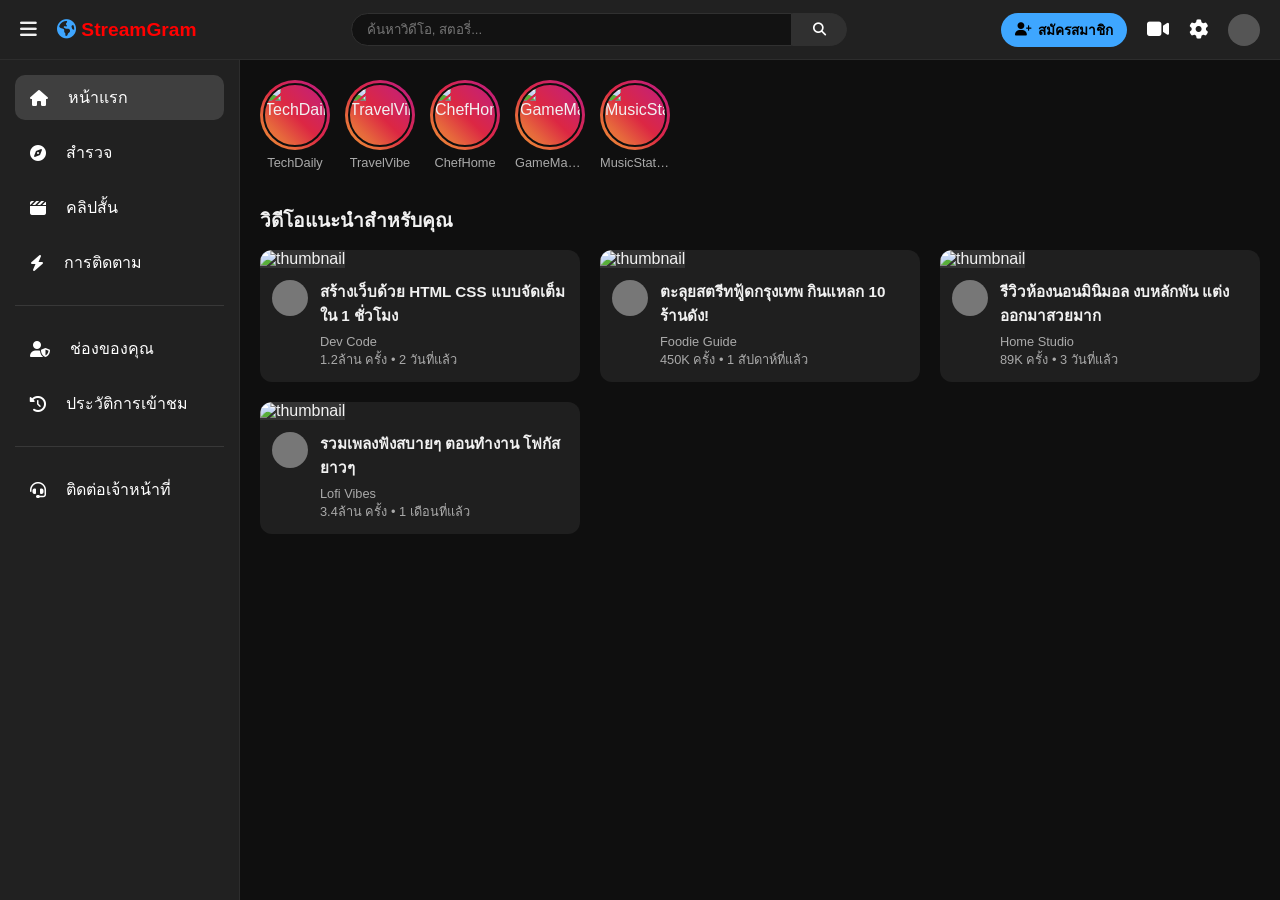
==== commit 33f201f8: "Update index.html" ====
--- a/index.html
+++ b/index.html
@@ -42,6 +42,9 @@
             <button class="search-btn"><i class="fa-solid fa-magnifying-glass"></i></button>
         </div>
         <div class="nav-right">
+            <a href="register.html" class="primary-btn" style="text-decoration: none; padding: 6px 14px; font-size: 0.85rem; border-radius: 20px; display: flex; align-items: center; gap: 6px;">
+                <i class="fa-solid fa-user-plus"></i> สมัครสมาชิก
+            </a>
             <button class="icon-btn" id="upload-trigger" title="อัปโหลดวิดีโอ"><i class="fa-solid fa-video"></i></button>
             <button class="icon-btn" id="settings-trigger" title="ตั้งค่าระบบ"><i class="fa-solid fa-gear"></i></button>
             <div class="user-avatar" id="current-user-avatar" title="จัดการโปรไฟล์ & บัญชี"></div>
@@ -506,12 +509,12 @@
         <div class="theme-option active" data-theme="default" title="มืดคลาสสิก"><div class="theme-icon default-icon"></div></div>
         <div class="theme-option" data-theme="rainbow" title="สายรุ้ง"><i class="fa-solid fa-rainbow" style="color: #ff4500;"></i></div>
         <div class="theme-option" data-theme="instagram" title="อินสตาแกรม"><div class="theme-icon purple-icon"></div></div>
-        <div class="theme-option" data-theme="cyberpunk" title="ไซเบอร์พังก์"><i class="fa-solid fa-flower-tulip" style="color: #ff69b4;"></i></div>
+        <div class="theme-option" data-theme="cyberpunk" title="ไซเบอร์พังก์"><i class="fa-solid fa-wand-magic-sparkles" style="color: #ff69b4;"></i></div>
         <div class="theme-option" data-theme="emerald" title="เอเมอรัลด์"><div class="theme-icon green-icon"></div></div>
         <div class="theme-option" data-theme="sunset" title="ซันเซ็ต"><div class="theme-icon orange-icon"></div></div>
     </div>
 
+    <!-- ลิงก์เชื่อมโยงไฟล์ JavaScript หลัก -->
     <script src="script.js"></script>
-  </body>
+</body>
 </html>
-  
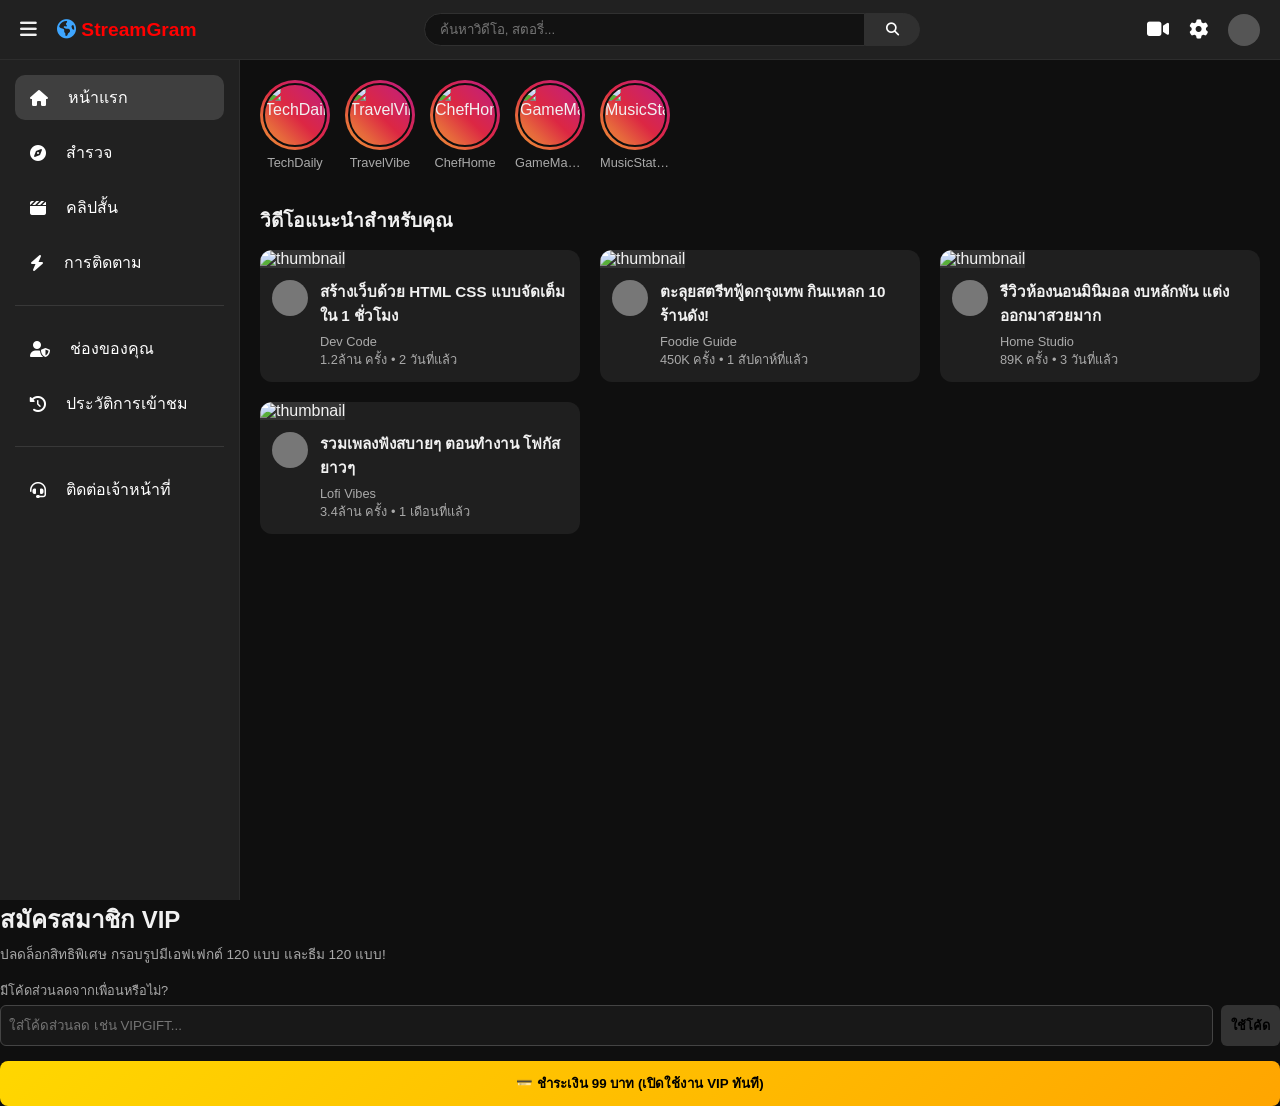
==== commit 6e857623: "Update index.html" ====
--- a/index.html
+++ b/index.html
@@ -42,9 +42,6 @@
             <button class="search-btn"><i class="fa-solid fa-magnifying-glass"></i></button>
         </div>
         <div class="nav-right">
-            <a href="register.html" class="primary-btn" style="text-decoration: none; padding: 6px 14px; font-size: 0.85rem; border-radius: 20px; display: flex; align-items: center; gap: 6px;">
-                <i class="fa-solid fa-user-plus"></i> สมัครสมาชิก
-            </a>
             <button class="icon-btn" id="upload-trigger" title="อัปโหลดวิดีโอ"><i class="fa-solid fa-video"></i></button>
             <button class="icon-btn" id="settings-trigger" title="ตั้งค่าระบบ"><i class="fa-solid fa-gear"></i></button>
             <div class="user-avatar" id="current-user-avatar" title="จัดการโปรไฟล์ & บัญชี"></div>
@@ -509,6 +506,214 @@
         <div class="theme-option active" data-theme="default" title="มืดคลาสสิก"><div class="theme-icon default-icon"></div></div>
         <div class="theme-option" data-theme="rainbow" title="สายรุ้ง"><i class="fa-solid fa-rainbow" style="color: #ff4500;"></i></div>
         <div class="theme-option" data-theme="instagram" title="อินสตาแกรม"><div class="theme-icon purple-icon"></div></div>
+        <div class="theme-option" data-theme="cyberpunk" title="ไซเบอร์พังก์"><i class="fa-solid fa-flower-tulip" style="color: #ff69b4;"></i></div>
+        <div class="theme-option" data-theme="emerald" title="เอเมอรัลด์"><div class="theme-icon green-icon"></div></div>
+        <div class="theme-option" data-theme="sunset" title="ซันเซ็ต"><div class="theme-icon orange-icon"></div></div>
+    </div>
+
+    <script src="script.js"></script>
+</body>
+</html>
+            <h2>สมัครสมาชิก VIP</h2>
+            <p style="color: #aaa; font-size: 0.85rem; margin-top: 4px;">ปลดล็อกสิทธิพิเศษ กรอบรูปมีเอฟเฟกต์ 120 แบบ และธีม 120 แบบ!</p>
+            
+            <div style="margin: 15px 0; text-align: left;">
+                <label style="font-size: 0.8rem; color: #aaa;">มีโค้ดส่วนลดจากเพื่อนหรือไม่?</label>
+                <div style="display: flex; gap: 8px; margin-top: 4px;">
+                    <input type="text" id="vip-discount-input" placeholder="ใส่โค้ดส่วนลด เช่น VIPGIFT..." style="flex:1; padding: 8px; background: #181818; border: 1px solid #444; color: #fff; border-radius: 6px; outline: none;">
+                    <button class="primary-btn" id="apply-discount-btn" style="background: #333; font-size: 0.8rem;">ใช้โค้ด</button>
+                </div>
+                <p id="discount-msg" style="font-size: 0.75rem; margin-top: 4px;"></p>
+            </div>
+
+            <button class="primary-btn" id="confirm-pay-vip-btn" style="width: 100%; padding: 12px; background: linear-gradient(135deg, #ffd700, #ffa500); color: #000; font-weight: bold; border-radius: 8px; border: none; cursor: pointer;">
+                💳 ชำระเงิน 99 บาท (เปิดใช้งาน VIP ทันที)
+            </button>
+        </div>
+    </div>
+
+    <!-- Settings Modal -->
+    <div class="modal" id="settings-modal">
+        <div class="modal-content settings-box">
+            <span class="close-modal" id="close-settings">&times;</span>
+            <h2><i class="fa-solid fa-gear"></i> การตั้งค่าระบบ</h2>
+            
+            <div class="settings-section">
+                <h3>🎟️ ระบบใส่โค้ดเดียวกัน (Shared Code)</h3>
+                <p style="font-size: 0.85rem; color: #aaa; margin-bottom: 8px;">ใส่โค้ดลับหรือโค้ดกิจกรรมร่วมกันได้ทุกบัญชี</p>
+                <div class="code-input-group">
+                    <input type="text" id="shared-code-input" placeholder="กรอกโค้ด เช่น STREAM2026">
+                    <button type="button" class="primary-btn" id="submit-code-btn">ใช้โค้ด</button>
+                </div>
+                <p id="code-feedback" class="code-feedback"></p>
+            </div>
+
+            <div class="settings-section">
+                <h3><i class="fa-solid fa-headset" style="color: #3ea6ff;"></i> ติดต่อเจ้าหน้าที่ & ศูนย์ช่วยเหลือ</h3>
+                <p style="font-size: 0.85rem; color: #aaa; margin-bottom: 12px;">หากพบปัญหาการใช้งาน สามารถส่งข้อความหาทีมงานระบบได้ทันที</p>
+                <button type="button" class="primary-btn" id="open-support-from-settings" style="width: 100%;">
+                    <i class="fa-solid fa-envelope"></i> ส่งข้อความแจ้งเจ้าหน้าที่
+                </button>
+            </div>
+        </div>
+    </div>
+
+    <!-- Support Modal -->
+    <div class="modal" id="support-modal">
+        <div class="modal-content support-box">
+            <span class="close-modal" id="close-support">&times;</span>
+            <h2><i class="fa-solid fa-headset" style="color: #3ea6ff;"></i> ศูนย์ช่วยเหลือ & ติดต่อเจ้าหน้าที่</h2>
+            <form id="support-form">
+                <div class="form-group" style="margin-bottom: 12px;">
+                    <label style="font-size: 0.85rem; display:block; margin-bottom:5px;">บัญชีผู้ติดต่อ</label>
+                    <input type="text" id="support-user-display" readonly style="width:100%; padding:8px; background:#181818; border:1px solid #333; color:#888; border-radius:6px;">
+                </div>
+                <div class="form-group" style="margin-bottom: 12px;">
+                    <label style="font-size: 0.85rem; display:block; margin-bottom:5px;">หัวข้อที่ต้องการความช่วยเหลือ</label>
+                    <select id="support-topic" style="width: 100%; padding: 10px; background: #121212; border: 1px solid #444; border-radius: 6px; color: #fff; outline: none;">
+                        <option value="general">ปัญหาการใช้งานทั่วไป</option>
+                        <option value="account">ปัญหาเกี่ยวกับบัญชี / สลับบัญชี</option>
+                        <option value="code">ปัญหาการใช้โค้ด (Shared Code)</option>
+                        <option value="video">ปัญหาการอัปโหลดวิดีโอ</option>
+                    </select>
+                </div>
+                <div class="form-group" style="margin-bottom: 15px;">
+                    <label style="font-size: 0.85rem; display:block; margin-bottom:5px;">รายละเอียดข้อความ</label>
+                    <textarea id="support-message" rows="4" placeholder="อธิบายปัญหา..." required style="width: 100%; padding: 10px; background: #121212; border: 1px solid #444; border-radius: 6px; color: #fff; outline: none;"></textarea>
+                </div>
+                <button type="submit" class="primary-btn" style="width: 100%;">ส่งข้อความถึงเจ้าหน้าที่</button>
+            </form>
+            <div class="support-history" style="margin-top: 20px; border-top: 1px solid #333; padding-top: 15px;">
+                <h3 style="font-size: 0.95rem; margin-bottom: 10px;">ประวัติการติดต่อของระบบ</h3>
+                <div id="tickets-list" style="max-height: 120px; overflow-y: auto; font-size: 0.8rem; color: #ccc;"></div>
+            </div>
+        </div>
+    </div>
+
+    <!-- Story Viewer Modal -->
+    <div class="story-viewer" id="story-viewer">
+        <span class="close-story" id="close-story">&times;</span>
+        <div class="story-box">
+            <div class="story-progress-bar"><div id="progress"></div></div>
+            <div class="story-user-info">
+                <div id="story-avatar" class="mini-avatar"></div>
+                <span id="story-username">Username</span>
+            </div>
+            <div class="story-content-display" id="story-display"></div>
+        </div>
+    </div>
+
+    <!-- Chat Modal -->
+    <div class="modal" id="chat-modal">
+        <div class="modal-content ig-dm-box">
+            <span class="close-modal" id="close-chat">&times;</span>
+            <div class="ig-dm-header">
+                <h2><i class="fa-solid fa-paper-plane" style="color: #e1306c;"></i> ข้อความแชท (Direct Messages)</h2>
+            </div>
+            <div class="ig-dm-search">
+                <i class="fa-solid fa-magnifying-glass"></i>
+                <input type="text" id="dm-search-input" placeholder="ค้นหาเพื่อน หรือข้อความ...">
+            </div>
+            <div class="ig-notes-section">
+                <div class="ig-notes-container" id="ig-notes-container"></div>
+            </div>
+            <div class="ig-messages-title">
+                <span>ข้อความ</span>
+                <span class="requests-link">คำขอ (1)</span>
+            </div>
+            <div class="ig-chat-list" id="ig-chat-list"></div>
+            <div class="ig-active-chat" id="ig-active-chat" style="display: none;">
+                <div class="ig-active-header">
+                    <button id="back-to-list" class="icon-btn"><i class="fa-solid fa-chevron-left"></i></button>
+                    <div class="mini-avatar" id="active-user-avatar"></div>
+                    <strong id="active-user-name">User</strong>
+                    <button id="clear-chat-btn" class="icon-btn" style="margin-left: auto; font-size: 0.9rem; color: #ff4e45;" title="ล้างประวัติแชทคนนี้">
+                        <i class="fa-solid fa-trash"></i>
+                    </button>
+                </div>
+                <div class="chat-messages" id="chat-messages"></div>
+                <form id="chat-form" class="chat-input-area">
+                    <input type="text" id="chat-input" placeholder="ส่งข้อความ..." required autocomplete="off">
+                    <button type="submit" class="primary-btn"><i class="fa-solid fa-paper-plane"></i></button>
+                </form>
+            </div>
+        </div>
+    </div>
+
+    <!-- Note Viewer Modal -->
+    <div class="modal" id="note-viewer-modal">
+        <div class="modal-content note-viewer-box">
+            <span class="close-modal" id="close-note-viewer">&times;</span>
+            <div class="note-viewer-content">
+                <div class="note-big-bubble" id="note-view-text">Hanging with friends!</div>
+                <div class="note-avatar-wrapper">
+                    <img src="" id="note-view-avatar" class="note-big-avatar" alt="User Avatar">
+                </div>
+                <h3 id="note-view-username" style="margin-top: 12px; font-size: 1.1rem;">Username</h3>
+                <p style="color: #888; font-size: 0.8rem; margin-top: 4px;">Shared with followers you follow back</p>
+                <form id="note-reply-form" style="margin-top: 20px; width: 100%; display: flex; gap: 8px;">
+                    <input type="text" id="note-reply-input" placeholder="ส่งข้อความตอบกลับ..." style="flex: 1; padding: 10px 14px; background: #121212; border: 1px solid #444; border-radius: 20px; color: #fff; outline: none;">
+                    <button type="submit" class="primary-btn" style="border-radius: 20px; padding: 0 16px;">ส่ง</button>
+                </form>
+            </div>
+        </div>
+    </div>
+
+    <!-- Video Player Modal -->
+    <div class="modal" id="video-player-modal">
+        <div class="modal-content video-player-box" id="video-player-box">
+            <div class="player-actions">
+                <button id="pip-btn" title="แยกจอเล่นวิดีโอ"><i class="fa-solid fa-clone"></i></button>
+                <button id="toggle-size-btn" title="ย่อหน้าจอเพื่อแชท"><i class="fa-solid fa-compress" id="size-icon"></i></button>
+                <span class="close-modal" id="close-video-player">&times;</span>
+            </div>
+            <div class="player-layout">
+                <div class="video-main-section">
+                    <div class="video-container">
+                        <video id="main-video-player" controls autoplay style="width: 100%; height: 100%; object-fit: contain;">
+                            <source id="video-source" src="" type="video/mp4">
+                        </video>
+                    </div>
+                    <div class="video-play-details" style="margin-top: 15px;">
+                        <h2 id="player-video-title" style="font-size: 1.2rem; color: #fff;">ชื่อวิดีโอ</h2>
+                        <div class="video-action-bar" style="display: flex; justify-content: space-between; align-items: center; margin-top: 12px; flex-wrap: wrap; gap: 10px;">
+                            <div class="channel-info-group" style="display: flex; align-items: center; gap: 12px;">
+                                <div class="channel-icon" style="width: 40px; height: 40px; border-radius: 50%; background: #555;"></div>
+                                <div>
+                                    <strong id="player-video-channel" style="color: #fff; font-size: 1rem; display: block;">ชื่อช่อง</strong>
+                                    <span id="player-video-views" style="color: #aaa; font-size: 0.8rem;">ยอดชม</span>
+                                </div>
+                                <button id="subscribe-btn" class="sub-btn" style="margin-left: 10px;">ติดตาม</button>
+                            </div>
+                            <div class="like-dislike-group" style="display: flex; background: #222; border-radius: 20px; overflow: hidden; border: 1px solid #333;">
+                                <button id="like-btn" class="action-btn"><i class="fa-regular fa-thumbs-up"></i> <span id="like-count">1.2K</span></button>
+                                <div style="width: 1px; background: #444; margin: 6px 0;"></div>
+                                <button id="dislike-btn" class="action-btn"><i class="fa-regular fa-thumbs-down"></i></button>
+                            </div>
+                        </div>
+                    </div>
+                </div>
+                <div class="video-live-chat" id="video-live-chat">
+                    <div class="chat-header">
+                        <h3><i class="fa-solid fa-comments" style="color: #3ea6ff;"></i> แชทสด</h3>
+                    </div>
+                    <div class="chat-box" id="live-chat-messages">
+                        <div class="chat-item bot"><strong>ระบบ:</strong> ยินดีต้อนรับเข้าสู่แชทสด!</div>
+                    </div>
+                    <form id="live-chat-form" class="chat-input-area" style="padding: 10px; display: flex; gap: 8px;">
+                        <input type="text" id="live-chat-input" placeholder="พิมพ์ข้อความ..." required autocomplete="off" style="flex: 1; padding: 8px 12px; background: #121212; border: 1px solid #444; border-radius: 20px; color: #fff; outline: none;">
+                        <button type="submit" class="primary-btn" style="border-radius: 20px; padding: 0 14px;"><i class="fa-solid fa-paper-plane"></i></button>
+                    </form>
+                </div>
+            </div>
+        </div>
+    </div>
+
+    <!-- Floating Theme Picker Bar -->
+    <div id="theme-picker-bar" class="theme-picker-bar" style="display: none;">
+        <div class="theme-option active" data-theme="default" title="มืดคลาสสิก"><div class="theme-icon default-icon"></div></div>
+        <div class="theme-option" data-theme="rainbow" title="สายรุ้ง"><i class="fa-solid fa-rainbow" style="color: #ff4500;"></i></div>
+        <div class="theme-option" data-theme="instagram" title="อินสตาแกรม"><div class="theme-icon purple-icon"></div></div>
         <div class="theme-option" data-theme="cyberpunk" title="ไซเบอร์พังก์"><i class="fa-solid fa-wand-magic-sparkles" style="color: #ff69b4;"></i></div>
         <div class="theme-option" data-theme="emerald" title="เอเมอรัลด์"><div class="theme-icon green-icon"></div></div>
         <div class="theme-option" data-theme="sunset" title="ซันเซ็ต"><div class="theme-icon orange-icon"></div></div>
